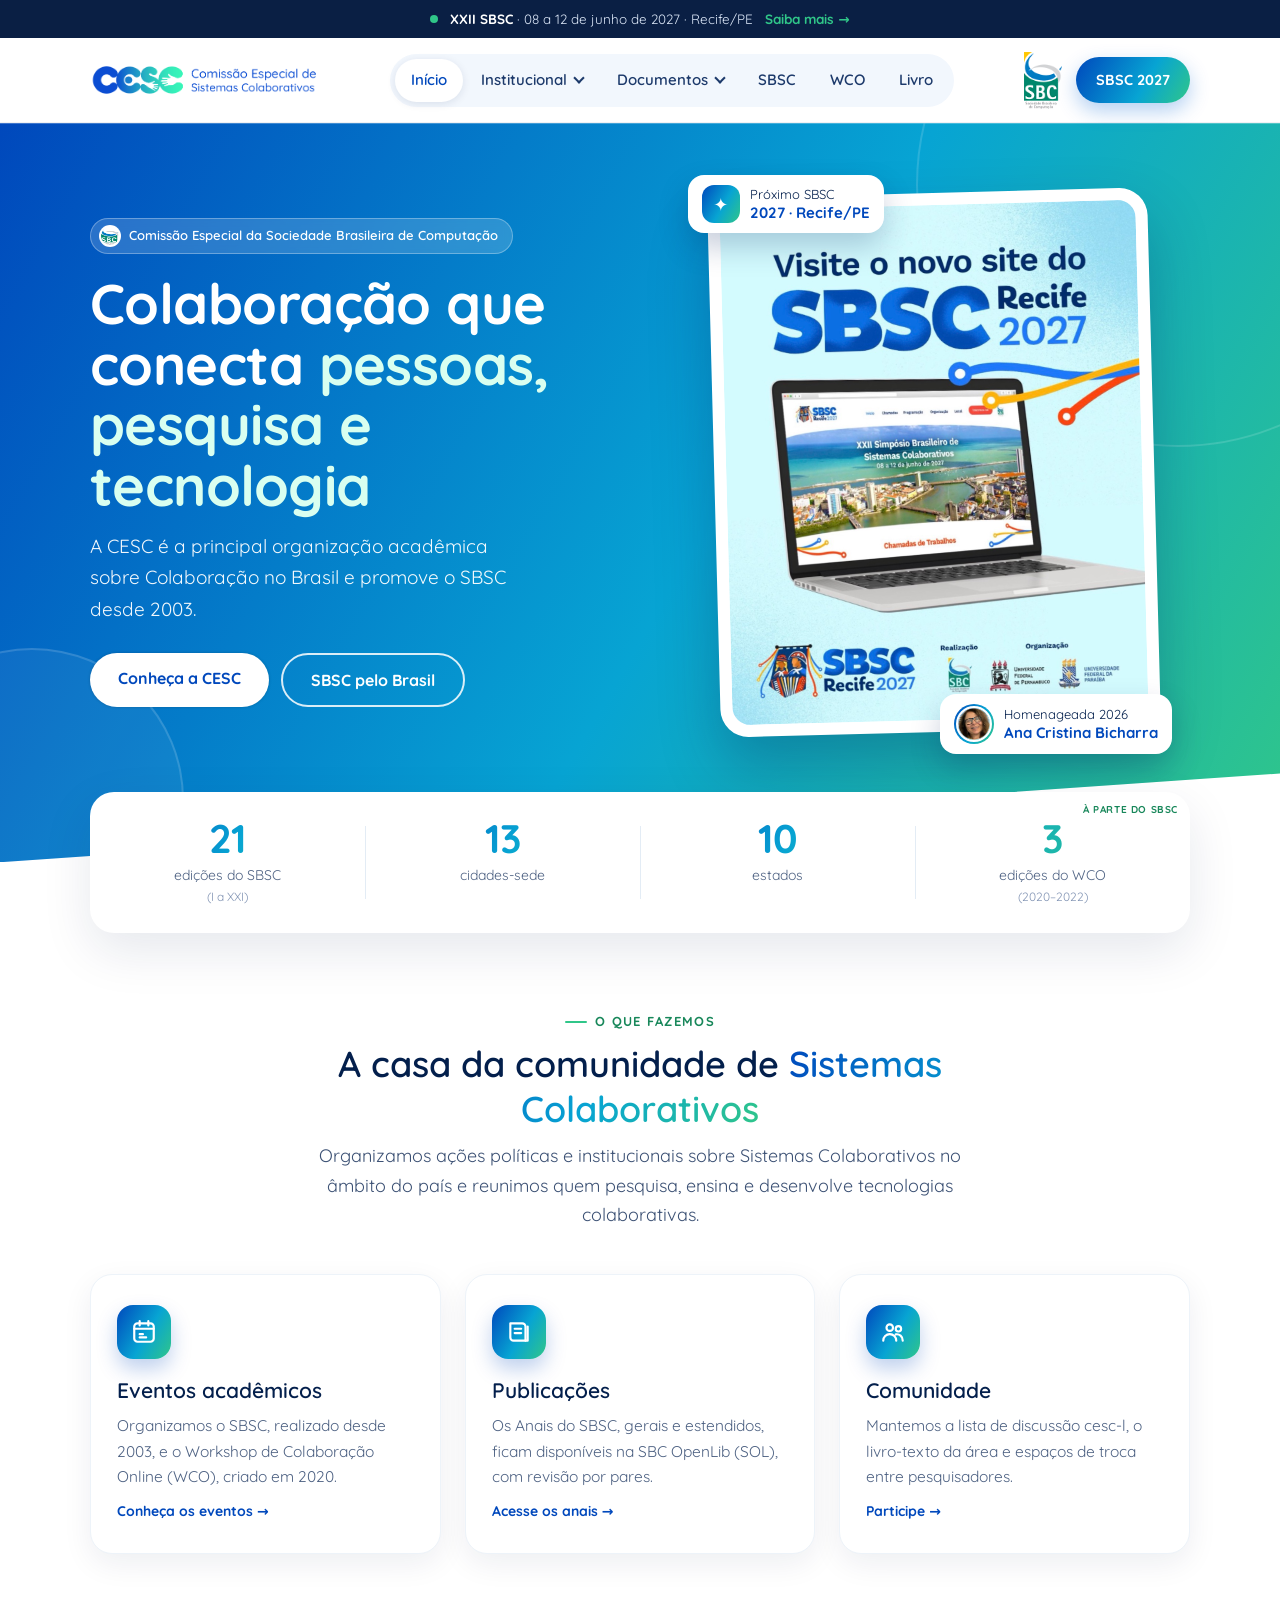
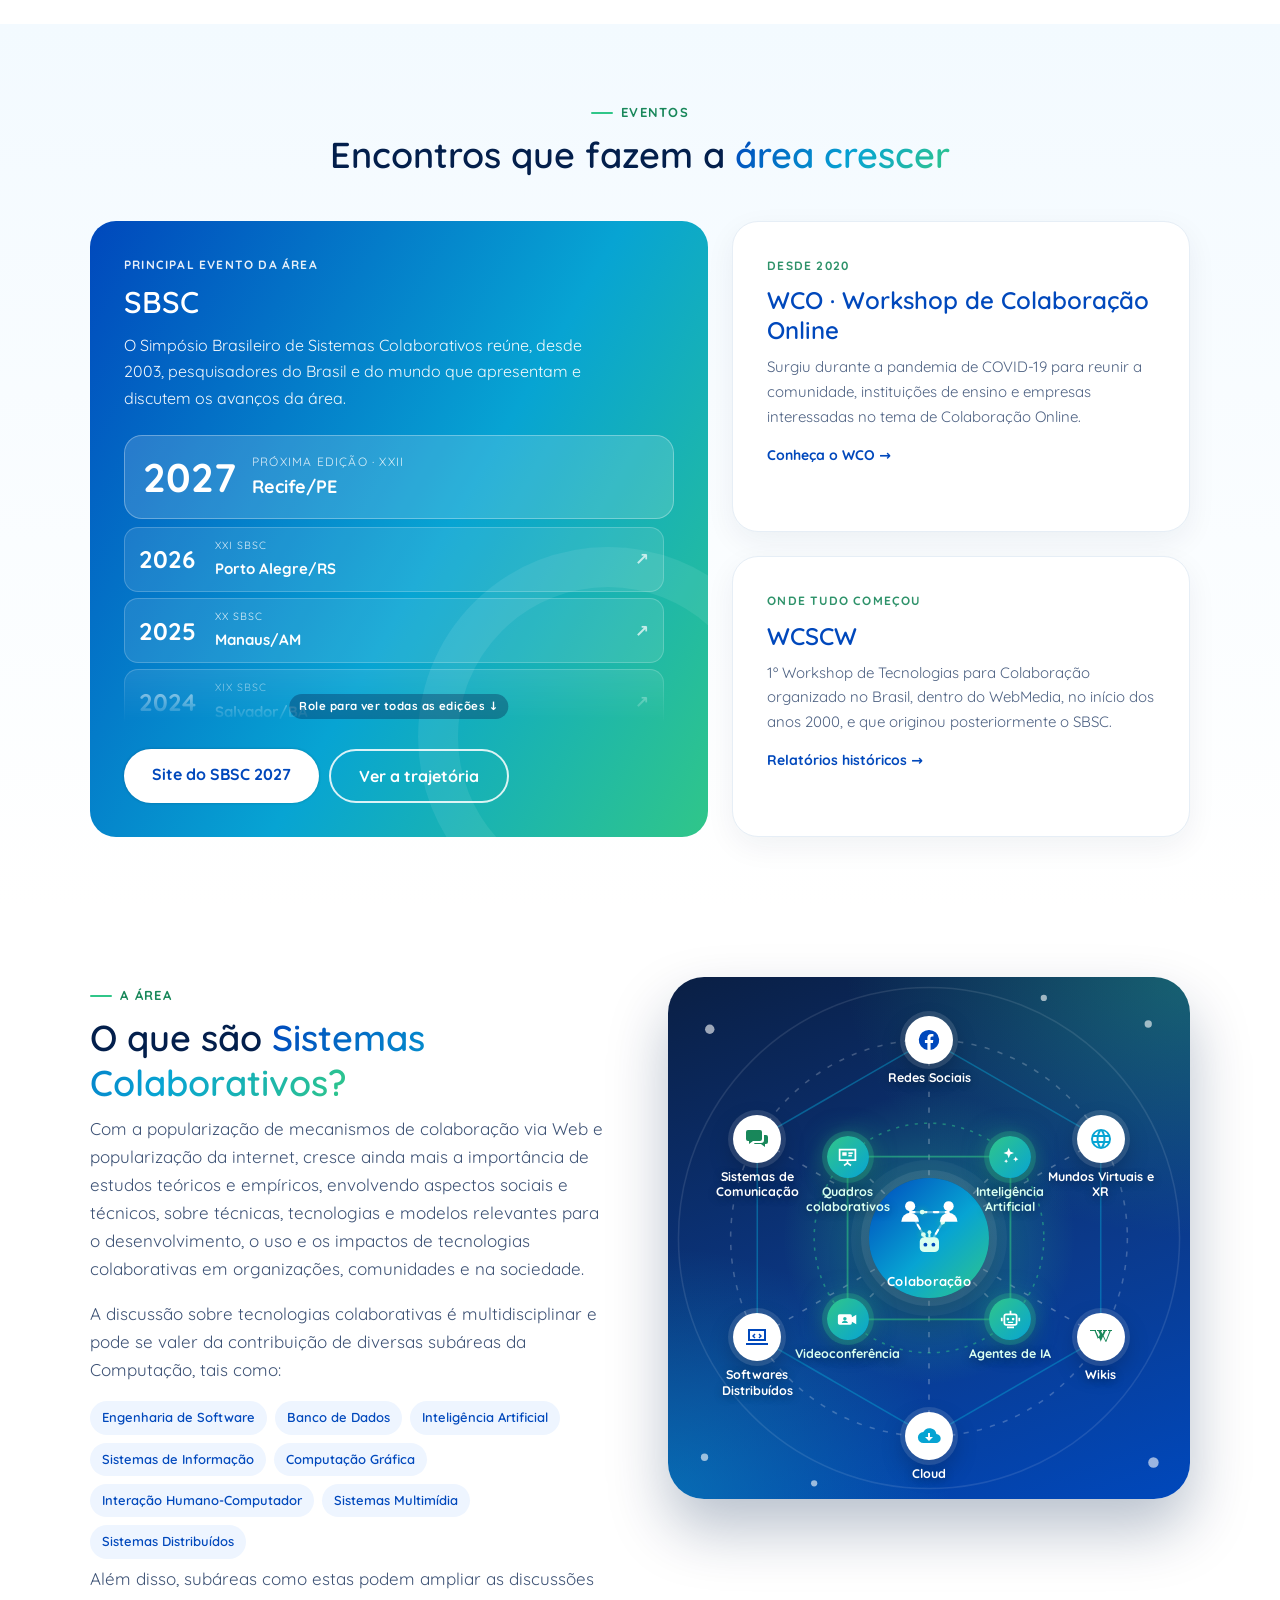
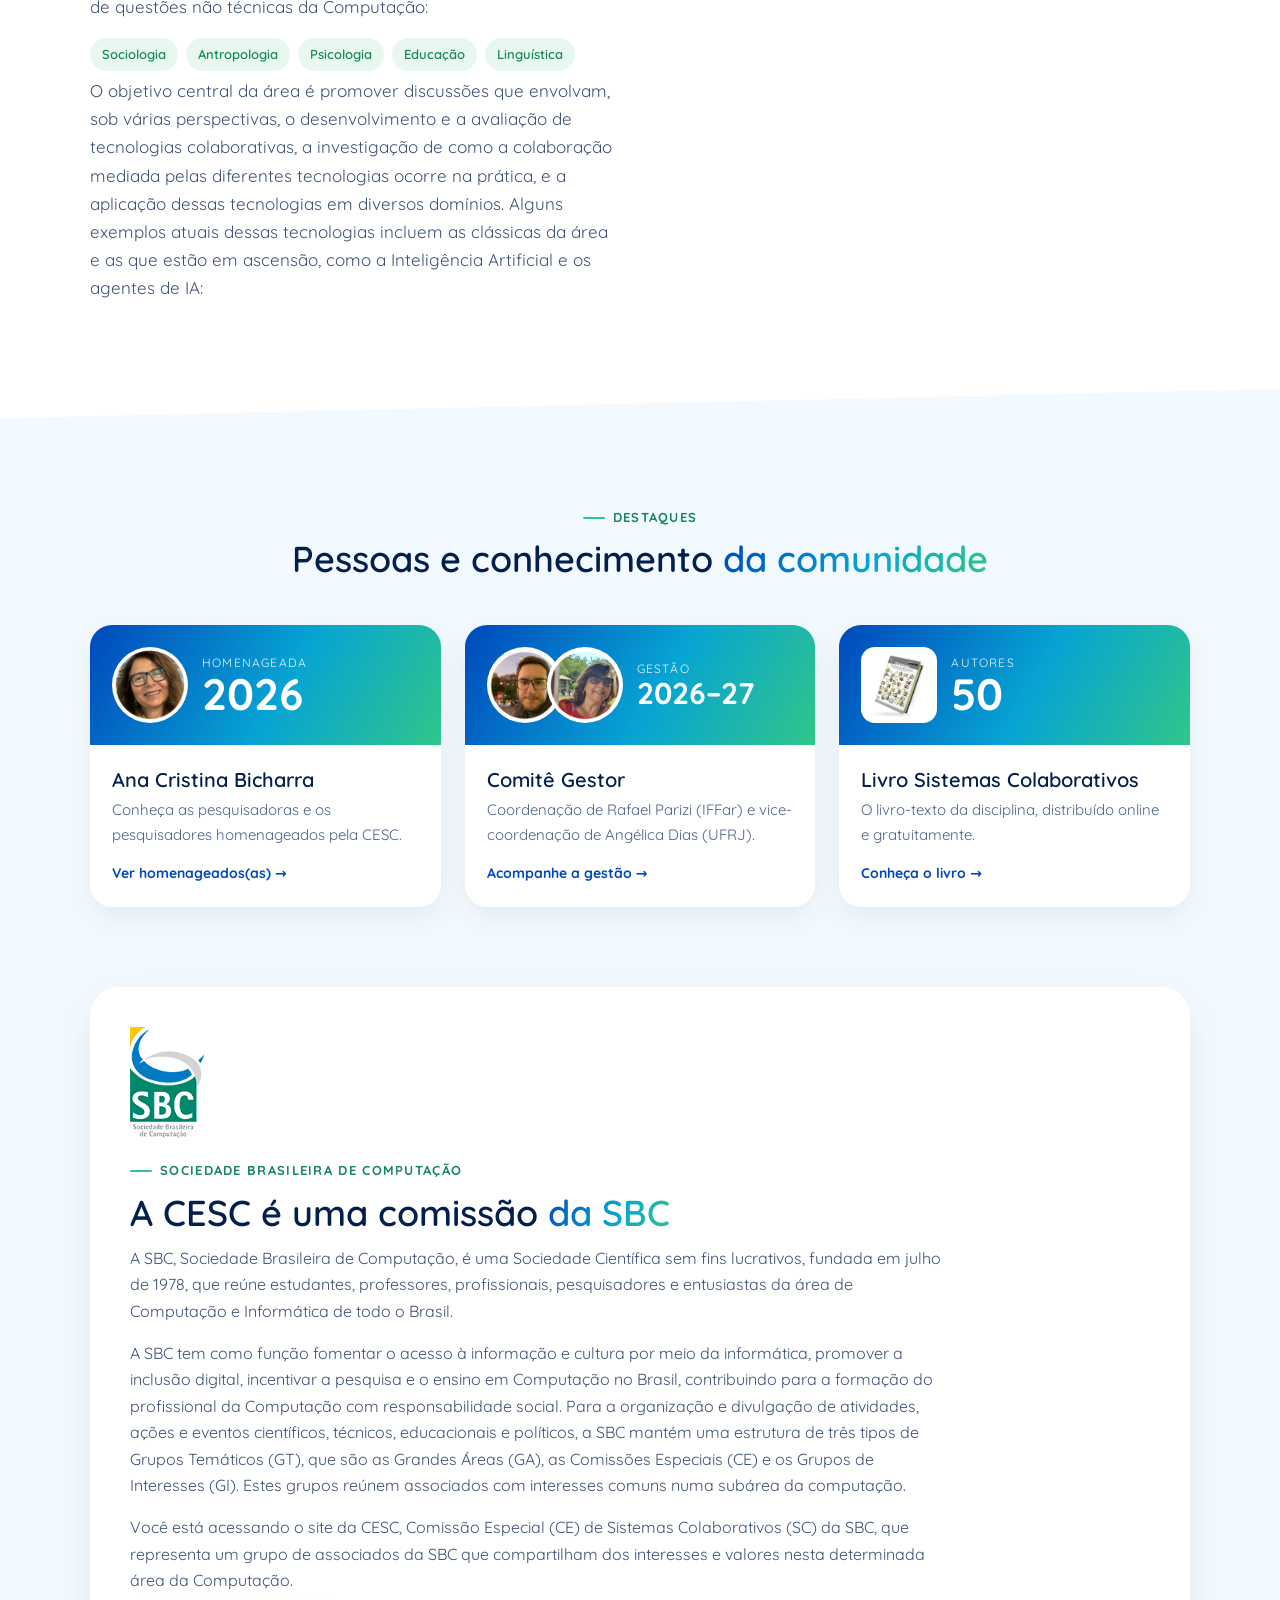
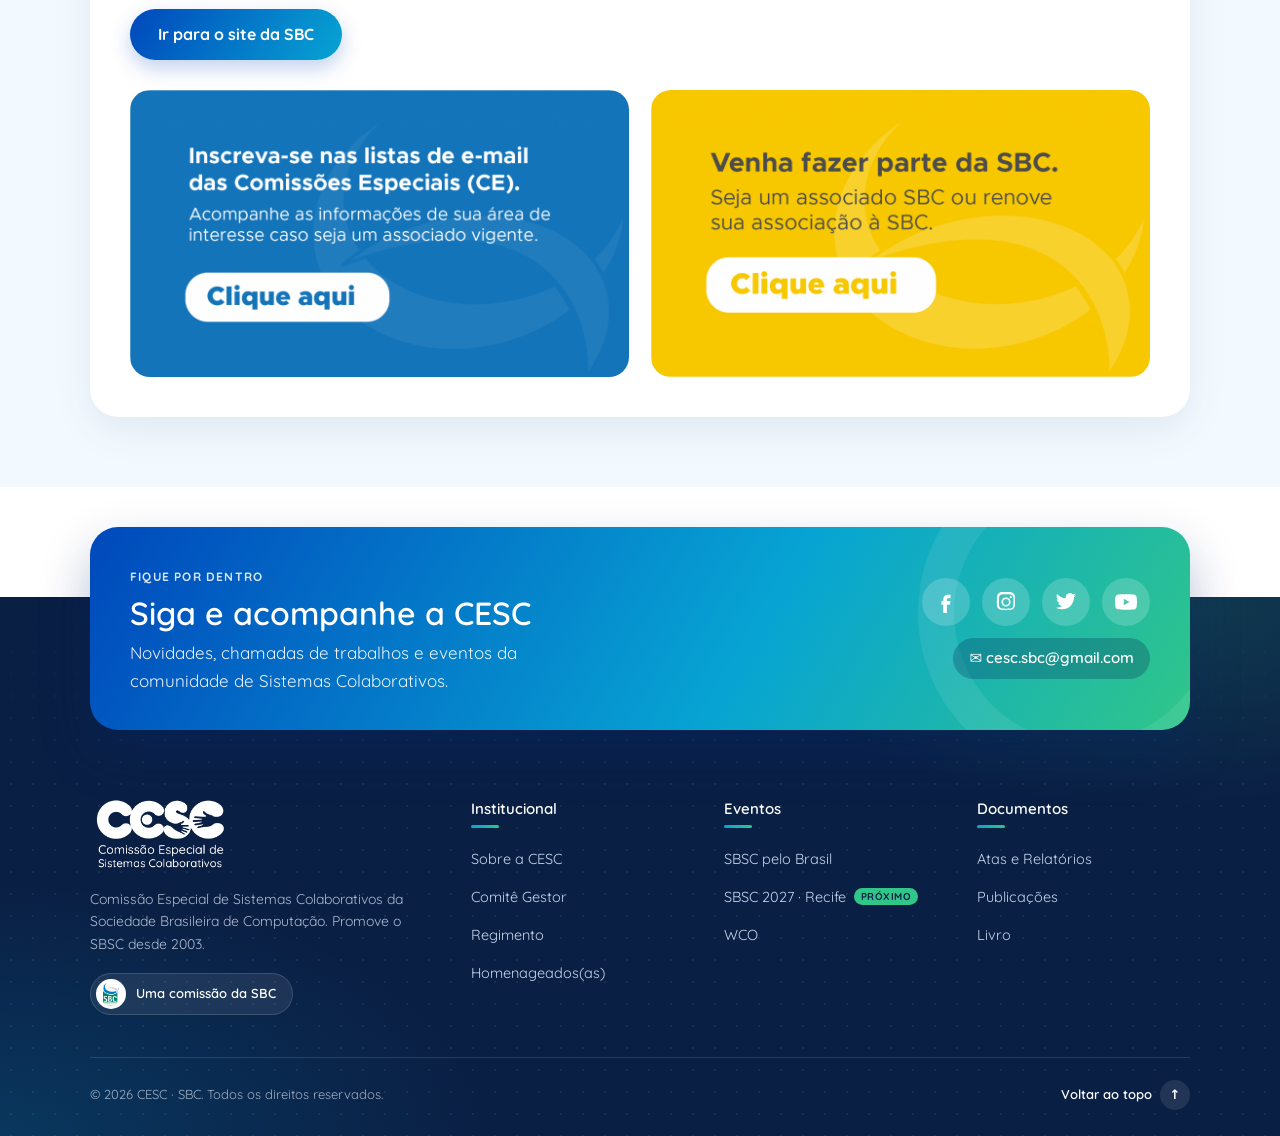
==== index.html @ fc6c10d6 "Site da CESC em HTML puro (v2) Recriação do site da Comissão Especial de Sistemas Colaborativos (SBC" ====
<!DOCTYPE html>
<html lang="pt-BR">
<head>
  <meta charset="UTF-8">
  <meta name="viewport" content="width=device-width, initial-scale=1">
  <title>CESC – Comissão Especial de Sistemas Colaborativos</title>
  <meta name="description" content="Comissão Especial de Sistemas Colaborativos da Sociedade Brasileira de Computação.">
  <link rel="icon" href="img/cropped-favicon-08.png">
  <link rel="preconnect" href="https://fonts.googleapis.com">
  <link rel="preconnect" href="https://fonts.gstatic.com" crossorigin>
  <link href="https://fonts.googleapis.com/css2?family=Quicksand:wght@400;500;600;700&display=swap" rel="stylesheet">
  <link rel="stylesheet" href="css/style.css?v=8">
  <link rel="stylesheet" href="css/v2.css?v=4">
  <link rel="stylesheet" href="css/home-v2.css?v=21">
</head>
<body class="v2">
  <a class="anuncio2" href="https://sbsc.sbc.org.br/2027/" target="_blank" rel="noopener">
    <span class="an-ponto" aria-hidden="true"></span>
    <span><b>XXII SBSC</b> · 08 a 12 de junho de 2027 · Recife/PE</span>
    <span class="an-cta">Saiba mais <span aria-hidden="true">→</span></span>
  </a>
  <header class="topo topo2" id="topo">
    <div class="container">
      <a class="logo" href="index.html"><img src="img/logo-09.png" alt="CESC – Comissão Especial de Sistemas Colaborativos" width="300" height="45"></a>
      <nav aria-label="Menu principal">
        <button class="btn-menu" aria-label="Abrir menu" aria-expanded="false"><span></span><span></span><span></span></button>
        <ul class="menu">
          <li><a href="index.html" class="ativo" aria-current="page">Início</a></li>
          <li class="tem-sub"><a href="comite.html">Institucional</a>
            <ul class="submenu">
              <li><a href="sobre-a-cesc.html"><b>Sobre a CESC</b><small>História e missão da comissão</small></a></li>
              <li><a href="comite.html"><b>Comitê Gestor</b><small>Quem coordena a CESC</small></a></li>
              <li><a href="regimento.html"><b>Regimento</b><small>Normas de funcionamento</small></a></li>
              <li><a href="homenageados.html"><b>Homenageados(as)</b><small>Pesquisadoras de destaque</small></a></li>
            </ul></li>
          <li class="tem-sub"><a href="atas-relatorios.html">Documentos</a>
            <ul class="submenu">
              <li><a href="atas-relatorios.html"><b>Atas e Relatórios</b><small>Reuniões e prestação de contas</small></a></li>
              <li><a href="publicacoes.html"><b>Publicações</b><small>Anais e produções da área</small></a></li>
            </ul></li>
          <li><a href="sbsc.html">SBSC</a></li>
          <li><a href="wco.html">WCO</a></li>
          <li><a href="livro.html">Livro</a></li>
          <li class="menu-cta-mobile"><a href="https://sbsc.sbc.org.br/2027/" target="_blank" rel="noopener">SBSC 2027 · Recife ↗</a></li>
        </ul>
      </nav>
      <div class="t2-direita">
        <a class="t2-sbc" href="https://www.sbc.org.br/" target="_blank" rel="noopener" title="Realização: Sociedade Brasileira de Computação"><img src="img/sbc.png" alt="SBC"></a>
        <a class="t2-cta" href="https://sbsc.sbc.org.br/2027/" target="_blank" rel="noopener">SBSC 2027</a>
      </div>
    </div>
  </header>

  <main class="home2">
    <!-- Abertura -->
    <section class="h2-hero">
      <div class="container">
        <div>
          <span class="selo"><img src="img/sbc.png" alt="">Comissão Especial da Sociedade Brasileira de Computação</span>
          <h1>Colaboração que conecta <span>pessoas, pesquisa e tecnologia</span></h1>
          <p>A CESC é a principal organização acadêmica sobre Colaboração no Brasil e promove o SBSC desde 2003.</p>
          <div class="h2-acoes">
            <a class="btn btn-branco" href="sobre-a-cesc.html">Conheça a CESC</a>
            <a class="btn btn-vazado" href="sbsc.html">SBSC pelo Brasil</a>
          </div>
        </div>
        <div class="h2-arte">
          <a class="painel painel-foto" href="https://sbsc.sbc.org.br/2027/" target="_blank" rel="noopener"><img src="img/IMG_3605.jpg" alt="Divulgação do XXII SBSC, Recife 2027"></a>
          <a class="chip chip-a" href="https://sbsc.sbc.org.br/2027/" target="_blank" rel="noopener">
            <span class="ico" aria-hidden="true">✦</span>
            <span>Próximo SBSC<strong>2027 · Recife/PE</strong></span>
          </a>
          <a class="chip chip-b" href="homenageados.html">
            <span class="mini-foto"><img src="img/ft-07-150x150-1.jpg" alt=""></span>
            <span>Homenageada 2026<strong>Ana Cristina Bicharra</strong></span>
          </a>
        </div>
      </div>
    </section>

    <!-- Números -->
    <section class="h2-numeros">
      <div class="container">
        <div class="numeros revela">
          <div class="numero"><strong>21</strong><span>edições do SBSC <small>(I a XXI)</small></span></div>
          <div class="numero"><strong>13</strong><span>cidades-sede</span></div>
          <div class="numero"><strong>10</strong><span>estados</span></div>
          <div class="numero numero-wco"><strong>3</strong><span>edições do WCO <small>(2020–2022)</small></span></div>
        </div>
      </div>
    </section>

    <!-- O que fazemos -->
    <section class="section">
      <div class="container">
        <div class="cabec-sec revela">
          <span class="rotulo">O que fazemos</span>
          <h2 class="h2-sec">A casa da comunidade de <em>Sistemas Colaborativos</em></h2>
          <p class="lead">Organizamos ações políticas e institucionais sobre Sistemas Colaborativos no âmbito do país e reunimos quem pesquisa, ensina e desenvolve tecnologias colaborativas.</p>
        </div>
        <div class="pilares">
          <a class="pilar revela" href="sbsc.html">
            <span class="ico-g"><svg viewBox="0 0 24 24" aria-hidden="true"><rect x="3" y="4" width="18" height="17" rx="3"/><path d="M3 9h18M8 2v4M16 2v4M8 14h3M8 17h6"/></svg></span>
            <h3>Eventos acadêmicos</h3>
            <p>Organizamos o SBSC, realizado desde 2003, e o Workshop de Colaboração Online (WCO), criado em 2020.</p>
            <span class="mais">Conheça os eventos →</span>
          </a>
          <a class="pilar revela" href="publicacoes.html">
            <span class="ico-g"><svg viewBox="0 0 24 24" aria-hidden="true"><path d="M4 4h11a3 3 0 0 1 3 3v13H7a3 3 0 0 1-3-3z"/><path d="M18 20h2V7M8 9h6M8 13h6"/></svg></span>
            <h3>Publicações</h3>
            <p>Os Anais do SBSC, gerais e estendidos, ficam disponíveis na SBC OpenLib (SOL), com revisão por pares.</p>
            <span class="mais">Acesse os anais →</span>
          </a>
          <a class="pilar revela" href="sobre-a-cesc.html">
            <span class="ico-g"><svg viewBox="0 0 24 24" aria-hidden="true"><circle cx="9" cy="8" r="3"/><circle cx="17" cy="9" r="2.5"/><path d="M3 20c0-3.3 2.7-6 6-6s6 2.7 6 6M14.5 14.2c3.4-.6 6.5 1.8 6.5 5.8"/></svg></span>
            <h3>Comunidade</h3>
            <p>Mantemos a lista de discussão cesc-l, o livro-texto da área e espaços de troca entre pesquisadores.</p>
            <span class="mais">Participe →</span>
          </a>
        </div>
      </div>
    </section>

    <!-- Eventos -->
    <section class="section h2-eventos">
      <div class="container">
        <div class="cabec-sec revela">
          <span class="rotulo">Eventos</span>
          <h2 class="h2-sec">Encontros que fazem a <em>área crescer</em></h2>
        </div>
        <div class="eventos2">
          <article class="evento evento-sbsc revela">
            <span class="tag">Principal evento da área</span>
            <h3>SBSC</h3>
            <p>O Simpósio Brasileiro de Sistemas Colaborativos reúne, desde 2003, pesquisadores do Brasil e do mundo que apresentam e discutem os avanços da área.</p>
            <div class="rolo" aria-label="Edições do SBSC: próxima e anteriores">
              <a class="proxima" href="https://sbsc.sbc.org.br/2027/" target="_blank" rel="noopener">
                <span class="ano">2027</span>
                <span><small>Próxima edição · XXII</small><b>Recife/PE</b></span>
              </a>
              <div class="rolo-janela">
                <span class="rolo-dica" aria-hidden="true">Role para ver todas as edições ↓</span>
              <ol class="rolo-lista" tabindex="0" aria-label="Edições anteriores do SBSC, da mais recente à mais antiga">
                <li><a class="anterior" href="http://sbsc.sbc.org.br/2026/" target="_blank" rel="noopener" aria-label="XXI SBSC, 2026, Porto Alegre/RS: visitar o site"><span class="ano">2026</span><span><small>XXI SBSC</small><b>Porto Alegre/RS</b></span><span class="ir" aria-hidden="true">↗</span></a></li>
                <li><a class="anterior" href="https://sbsc.sbc.org.br/2025/" target="_blank" rel="noopener" aria-label="XX SBSC, 2025, Manaus/AM: visitar o site"><span class="ano">2025</span><span><small>XX SBSC</small><b>Manaus/AM</b></span><span class="ir" aria-hidden="true">↗</span></a></li>
                <li><a class="anterior" href="https://sbsc.sbc.org.br/2024/" target="_blank" rel="noopener" aria-label="XIX SBSC, 2024, Salvador/BA: visitar o site"><span class="ano">2024</span><span><small>XIX SBSC</small><b>Salvador/BA</b></span><span class="ir" aria-hidden="true">↗</span></a></li>
                <li><a class="anterior" href="http://sbsc.sbc.org.br/2023/" target="_blank" rel="noopener" aria-label="XVIII SBSC, 2023, Rio de Janeiro/RJ: visitar o site"><span class="ano">2023</span><span><small>XVIII SBSC</small><b>Rio de Janeiro/RJ</b></span><span class="ir" aria-hidden="true">↗</span></a></li>
                <li><a class="anterior" href="http://www.sbsc2022.nce.ufrj.br/" target="_blank" rel="noopener" aria-label="XVII SBSC, 2022, Online: visitar o site"><span class="ano">2022</span><span><small>XVII SBSC</small><b>Online</b></span><span class="ir" aria-hidden="true">↗</span></a></li>
                <li><a class="anterior" href="https://sbsc2021.uniriotec.br/" target="_blank" rel="noopener" aria-label="XVI SBSC, 2021, Online: visitar o site"><span class="ano">2021</span><span><small>XVI SBSC</small><b>Online</b></span><span class="ir" aria-hidden="true">↗</span></a></li>
                <li><a class="anterior" href="http://www.wco2020.nce.ufrj.br/" target="_blank" rel="noopener" aria-label="WCO 2020, 2020, Online: visitar o site"><span class="ano">2020</span><span><small>WCO 2020</small><b>Online</b></span><span class="ir" aria-hidden="true">↗</span></a></li>
                <li><a class="anterior" href="https://sites.google.com/ppgi.ufrj.br/sbsc-2019" target="_blank" rel="noopener" aria-label="XV SBSC, 2019, Rio de Janeiro/RJ: visitar o site"><span class="ano">2019</span><span><small>XV SBSC</small><b>Rio de Janeiro/RJ</b></span><span class="ir" aria-hidden="true">↗</span></a></li>
                <li><span class="anterior"><span class="ano">2018</span><span><small>Trilha no IHC 2018</small><b>Belém/PA</b></span></span></li>
                <li><a class="anterior" href="http://csbc2017.mackenzie.br/eventos/14-sbsc" target="_blank" rel="noopener" aria-label="XIV SBSC, 2017, São Paulo/SP: visitar o site"><span class="ano">2017</span><span><small>XIV SBSC</small><b>São Paulo/SP</b></span><span class="ir" aria-hidden="true">↗</span></a></li>
                <li><a class="anterior" href="https://csbc2016.wixsite.com/home" target="_blank" rel="noopener" aria-label="XIII SBSC, 2016, Porto Alegre/RS: visitar o site"><span class="ano">2016</span><span><small>XIII SBSC</small><b>Porto Alegre/RS</b></span><span class="ir" aria-hidden="true">↗</span></a></li>
                <li><a class="anterior" href="http://ihc2015.unifacs.br/index.php/pt-BR/" target="_blank" rel="noopener" aria-label="XII SBSC, 2015, Salvador/BA: visitar o site"><span class="ano">2015</span><span><small>XII SBSC</small><b>Salvador/BA</b></span><span class="ir" aria-hidden="true">↗</span></a></li>
                <li><a class="anterior" href="http://www.inf.ufpr.br/sbbd-sbsc2014/sbsc/index.htm" target="_blank" rel="noopener" aria-label="XI SBSC, 2014, Curitiba/PR: visitar o site"><span class="ano">2014</span><span><small>XI SBSC</small><b>Curitiba/PR</b></span><span class="ir" aria-hidden="true">↗</span></a></li>
                <li><span class="anterior"><span class="ano">2013</span><span><small>X SBSC</small><b>Manaus/AM</b></span></span></li>
                <li><a class="anterior" href="http://sws2012.ime.usp.br/sbsc/" target="_blank" rel="noopener" aria-label="IX SBSC, 2012, São Paulo/SP: visitar o site"><span class="ano">2012</span><span><small>IX SBSC</small><b>São Paulo/SP</b></span><span class="ir" aria-hidden="true">↗</span></a></li>
                <li><a class="anterior" href="https://www.addlabs.uff.br/sbsc_site/" target="_blank" rel="noopener" aria-label="VIII SBSC, 2011, Paraty/RJ: visitar o site"><span class="ano">2011</span><span><small>VIII SBSC</small><b>Paraty/RJ</b></span><span class="ir" aria-hidden="true">↗</span></a></li>
                <li><a class="anterior" href="https://www.ufmg.br/swib?p=123" target="_blank" rel="noopener" aria-label="VII SBSC, 2010, Belo Horizonte/MG: visitar o site"><span class="ano">2010</span><span><small>VII SBSC</small><b>Belo Horizonte/MG</b></span><span class="ir" aria-hidden="true">↗</span></a></li>
                <li><span class="anterior"><span class="ano">2009</span><span><small>VI SBSC</small><b>Fortaleza/CE</b></span></span></li>
                <li><span class="anterior"><span class="ano">2008</span><span><small>V SBSC</small><b>Vila Velha/ES</b></span></span></li>
                <li><span class="anterior"><span class="ano">2007</span><span><small>IV SBSC</small><b>Rio de Janeiro/RJ</b></span></span></li>
                <li><span class="anterior"><span class="ano">2006</span><span><small>III SBSC</small><b>Natal/RN</b></span></span></li>
                <li><span class="anterior"><span class="ano">2005</span><span><small>II WCSCW</small><b>Juiz de Fora/MG</b></span></span></li>
                <li><span class="anterior"><span class="ano">2004</span><span><small>I WCSCW</small><b>Ribeirão Preto/SP</b></span></span></li>
                <li><span class="anterior"><span class="ano">2003</span><span><small>Trilha de CSCW</small><b>Salvador/BA</b></span></span></li>
              </ol>
              </div>
            </div>
            <div class="acoes">
              <a class="btn btn-branco" href="https://sbsc.sbc.org.br/2027/" target="_blank" rel="noopener">Site do SBSC 2027</a>
              <a class="btn btn-vazado" href="sbsc.html">Ver a trajetória</a>
            </div>
          </article>
          <article class="evento evento-claro revela">
            <span class="tag">Desde 2020</span>
            <h3>WCO · Workshop de Colaboração Online</h3>
            <p>Surgiu durante a pandemia de COVID-19 para reunir a comunidade, instituições de ensino e empresas interessadas no tema de Colaboração Online.</p>
            <a class="mais" href="wco.html">Conheça o WCO →</a>
          </article>
          <article class="evento evento-claro revela">
            <span class="tag">Onde tudo começou</span>
            <h3>WCSCW</h3>
            <p>1º Workshop de Tecnologias para Colaboração organizado no Brasil, dentro do WebMedia, no início dos anos 2000, e que originou posteriormente o SBSC.</p>
            <a class="mais" href="atas-relatorios.html">Relatórios históricos →</a>
          </article>
        </div>
      </div>
    </section>

    <!-- Sistemas Colaborativos -->
    <section class="section">
      <div class="container sc-grid">
        <div class="revela">
          <span class="rotulo">A área</span>
          <h2 class="h2-sec">O que são <em>Sistemas Colaborativos?</em></h2>
          <p>Com a popularização de mecanismos de colaboração via Web e popularização da internet, cresce ainda mais a importância de estudos teóricos e empíricos, envolvendo aspectos sociais e técnicos, sobre técnicas, tecnologias e modelos relevantes para o desenvolvimento, o uso e os impactos de tecnologias colaborativas em organizações, comunidades e na sociedade.</p>
          <p>A discussão sobre tecnologias colaborativas é multidisciplinar e pode se valer da contribuição de diversas subáreas da Computação, tais como:</p>
          <div class="areas"><span>Engenharia de Software</span><span>Banco de Dados</span><span>Inteligência Artificial</span><span>Sistemas de Informação</span><span>Computação Gráfica</span><span>Interação Humano-Computador</span><span>Sistemas Multimídia</span><span>Sistemas Distribuídos</span></div>
          <p>Além disso, subáreas como estas podem ampliar as discussões de questões não técnicas da Computação:</p>
          <div class="areas humanas"><span>Sociologia</span><span>Antropologia</span><span>Psicologia</span><span>Educação</span><span>Linguística</span></div>
          <p>O objetivo central da área é promover discussões que envolvam, sob várias perspectivas, o desenvolvimento e a avaliação de tecnologias colaborativas, a investigação de como a colaboração mediada pelas diferentes tecnologias ocorre na prática, e a aplicação dessas tecnologias em diversos domínios. Alguns exemplos atuais dessas tecnologias incluem as clássicas da área e as que estão em ascensão, como a Inteligência Artificial e os agentes de IA:</p>
        </div>
        <div class="revela">
          <figure class="orbita2">
            <figcaption class="o2-titulo"><span class="o2-ponto" aria-hidden="true"></span>Tecnologias colaborativas</figcaption>
            <svg class="o2-fundo" viewBox="0 0 100 100" aria-hidden="true">
              <defs><radialGradient id="o2halo"><stop offset="0" stop-color="#30c689" stop-opacity=".45"/><stop offset="1" stop-color="#30c689" stop-opacity="0"/></radialGradient></defs>
              <circle cx="50" cy="50" r="28" fill="url(#o2halo)"/>
              <circle class="o2-orb" cx="50" cy="50" r="38"/>
              <circle class="o2-orb o2-orb2" cx="50" cy="50" r="48"/>
              <circle class="o2-orb o2-orb3" cx="50" cy="50" r="22"/>
              <g class="o2-raios"><line x1="50" y1="50" x2="50.0" y2="12.0"/><line x1="50" y1="50" x2="82.9" y2="31.0"/><line x1="50" y1="50" x2="82.9" y2="69.0"/><line x1="50" y1="50" x2="50.0" y2="88.0"/><line x1="50" y1="50" x2="17.1" y2="69.0"/><line x1="50" y1="50" x2="17.1" y2="31.0"/><line x1="50" y1="50" x2="65.6" y2="34.4"/><line x1="50" y1="50" x2="65.6" y2="65.6"/><line x1="50" y1="50" x2="34.4" y2="65.6"/><line x1="50" y1="50" x2="34.4" y2="34.4"/></g>
              <g class="o2-anel"><line x1="50.0" y1="12.0" x2="82.9" y2="31.0"/><line x1="82.9" y1="31.0" x2="82.9" y2="69.0"/><line x1="82.9" y1="69.0" x2="50.0" y2="88.0"/><line x1="50.0" y1="88.0" x2="17.1" y2="69.0"/><line x1="17.1" y1="69.0" x2="17.1" y2="31.0"/><line x1="17.1" y1="31.0" x2="50.0" y2="12.0"/></g>
              <g class="o2-anel o2-anel-in"><line x1="65.6" y1="34.4" x2="65.6" y2="65.6"/><line x1="65.6" y1="65.6" x2="34.4" y2="65.6"/><line x1="34.4" y1="65.6" x2="34.4" y2="34.4"/><line x1="34.4" y1="34.4" x2="65.6" y2="34.4"/></g>
              <g class="o2-brilhos"><circle cx="8" cy="10" r=".9"/><circle cx="92" cy="9" r=".7"/><circle cx="93" cy="93" r="1"/><circle cx="7" cy="92" r=".7"/><circle cx="72" cy="4" r=".6"/><circle cx="28" cy="97" r=".6"/></g>
            </svg>
            <div class="o2-centro" role="img" aria-label="Pessoas e máquinas cooperando, conectadas por uma rede">
              <svg class="o2-coop" viewBox="0 0 60 60" aria-hidden="true">
                <path id="o2bb" class="bb" d="M17 19 L43 19 L30 41 Z"/>
                <path class="bb bb-flui" d="M17 19 L43 19 L30 41 Z"/>
                <g class="o2-pulso">
                  <circle r="1.6"><animateMotion dur="3s" repeatCount="indefinite"><mpath href="#o2bb"/></animateMotion></circle>
                  <circle r="1.6"><animateMotion dur="3s" begin="-1s" repeatCount="indefinite"><mpath href="#o2bb"/></animateMotion></circle>
                  <circle r="1.6"><animateMotion dur="3s" begin="-2s" repeatCount="indefinite"><mpath href="#o2bb"/></animateMotion></circle>
                </g>
                <g class="p p1"><circle cx="17" cy="15" r="3.4"/><path d="M11 25.5a6 6 0 0 1 12 0z"/></g>
                <g class="p p2"><circle cx="43" cy="15" r="3.4"/><path d="M37 25.5a6 6 0 0 1 12 0z"/></g>
                <g class="m"><line x1="30" y1="33.5" x2="30" y2="36"/><circle cx="30" cy="32.6" r="1.3"/><rect x="23.5" y="36" width="13" height="10" rx="3"/><circle class="olho" cx="27.3" cy="41" r="1.3"/><circle class="olho" cx="32.7" cy="41" r="1.3"/></g>
              </svg>
              <span>Colaboração</span>
            </div>
            <ul class="o2-nos" aria-label="Em ascensão">
              <li class="no no-novo" style="--x:65.6%;--y:34.4%;--d:0.00s"><span class="no-ico"><svg viewBox="0 0 24 24"><path d="M10 2l1.6 4.4L16 8l-4.4 1.6L10 14l-1.6-4.4L4 8l4.4-1.6zM18 12l.9 2.1L21 15l-2.1.9L18 18l-.9-2.1L15 15l2.1-.9zM7 15l.7 1.6 1.6.7-1.6.7L7 19.6l-.7-1.6-1.6-.7 1.6-.7z"/></svg></span><span class="no-txt">Inteligência Artificial</span></li>
              <li class="no no-novo" style="--x:65.6%;--y:65.6%;--d:0.35s"><span class="no-ico"><svg viewBox="0 0 24 24"><path d="M11 2h2v3h4a3 3 0 0 1 3 3v8a3 3 0 0 1-3 3H7a3 3 0 0 1-3-3V8a3 3 0 0 1 3-3h4zM7 7a1 1 0 0 0-1 1v8a1 1 0 0 0 1 1h10a1 1 0 0 0 1-1V8a1 1 0 0 0-1-1zm2 3a1.5 1.5 0 1 1 0 3 1.5 1.5 0 0 1 0-3zm6 0a1.5 1.5 0 1 1 0 3 1.5 1.5 0 0 1 0-3zM9 14.5h6V16H9zM1 10h2v4H1zm20 0h2v4h-2zM8 20h8v2H8z"/></svg></span><span class="no-txt">Agentes de IA</span></li>
              <li class="no no-novo" style="--x:34.4%;--y:65.6%;--d:0.70s"><span class="no-ico"><svg viewBox="0 0 24 24"><path d="M3 6h12a2 2 0 0 1 2 2v1.5l5-3v11l-5-3V16a2 2 0 0 1-2 2H3a2 2 0 0 1-2-2V8a2 2 0 0 1 2-2zm6 3a2 2 0 1 0 0 4 2 2 0 0 0 0-4zm-3.5 7h7c-.4-1.6-1.8-2.5-3.5-2.5S5.9 14.4 5.5 16z"/></svg></span><span class="no-txt">Videoconferência</span></li>
              <li class="no no-novo" style="--x:34.4%;--y:34.4%;--d:1.05s"><span class="no-ico"><svg viewBox="0 0 24 24"><path d="M2 3h20v14H13v2.2l3.5 2.3-1 1.5L12 20.7 8.5 23l-1-1.5L11 19.2V17H2zm2 2v10h16V5zm2 2h5v4H6zm7 0h5v2h-5zm0 3h4v2h-4z"/></svg></span><span class="no-txt">Quadros colaborativos</span></li>
            </ul>
            <ul class="o2-nos" aria-label="Clássicas da área">
              <li class="no " style="--x:50.0%;--y:12.0%;--d:0.20s"><span class="no-ico"><svg viewBox="0 0 24 24"><path d="M12 2a10 10 0 0 0-1.6 19.9V14.9H7.9V12h2.5V9.8c0-2.5 1.5-3.9 3.8-3.9 1.1 0 2.2.2 2.2.2v2.5h-1.3c-1.2 0-1.6.8-1.6 1.6V12h2.8l-.4 2.9h-2.3v7A10 10 0 0 0 12 2z"/></svg></span><span class="no-txt">Redes Sociais</span></li>
              <li class="no " style="--x:82.9%;--y:31.0%;--d:0.55s"><span class="no-ico"><svg viewBox="0 0 24 24"><path d="M12 2a10 10 0 1 0 0 20 10 10 0 0 0 0-20zm6.9 6h-3a15 15 0 0 0-1.4-3.9A8 8 0 0 1 18.9 8zM12 4c.8 1.2 1.5 2.5 1.9 4h-3.8c.4-1.5 1.1-2.8 1.9-4zM4.3 14a8 8 0 0 1 0-4h3.4a16 16 0 0 0 0 4zm.8 2h3a15 15 0 0 0 1.4 3.9A8 8 0 0 1 5.1 16zm3-8h-3a8 8 0 0 1 4.4-3.9C8.9 5.3 8.4 6.6 8.1 8zM12 20c-.8-1.2-1.5-2.5-1.9-4h3.8c-.4 1.5-1.1 2.8-1.9 4zm2.3-6H9.7a14 14 0 0 1 0-4h4.6a14 14 0 0 1 0 4zm.3 5.9c.6-1.2 1.1-2.5 1.4-3.9h3a8 8 0 0 1-4.4 3.9zm1.7-5.9a16 16 0 0 0 0-4h3.4a8 8 0 0 1 0 4z"/></svg></span><span class="no-txt">Mundos Virtuais e XR</span></li>
              <li class="no " style="--x:82.9%;--y:69.0%;--d:0.90s"><span class="no-ico"><svg viewBox="0 0 24 24"><path d="M1 5h6v1H5.6l3.3 8 2-4.6L9.2 6H8V5h5v1h-1l1.4 3 1.4-3H14V5h4v1h-1.2l-2.2 4.8 2.3 4.6L20.5 6H19V5h4v1h-1.3l-4.5 11h-.5l-2.7-5.6-2.5 5.6H12L6.9 6H1z"/></svg></span><span class="no-txt">Wikis</span></li>
              <li class="no " style="--x:50.0%;--y:88.0%;--d:1.25s"><span class="no-ico"><svg viewBox="0 0 24 24"><path d="M19.4 10A7 7 0 0 0 6.3 8 5.5 5.5 0 0 0 6.5 19h12.5a4.5 4.5 0 0 0 .4-9zM12 17l-4-4h3V9h2v4h3z"/></svg></span><span class="no-txt">Cloud</span></li>
              <li class="no " style="--x:17.1%;--y:69.0%;--d:1.60s"><span class="no-ico"><svg viewBox="0 0 24 24"><path d="M3 4h18v12H3zm2 2v8h14V6zM1 18h22v2H1zm8.5-9.5L7 11l2.5 2.5 1-1L9 11l1.5-1.5zm5 0-1 1L15 11l-1.5 1.5 1 1L17 11z"/></svg></span><span class="no-txt">Softwares Distribuídos</span></li>
              <li class="no " style="--x:17.1%;--y:31.0%;--d:1.95s"><span class="no-ico"><svg viewBox="0 0 24 24"><path d="M15 3H3a2 2 0 0 0-2 2v7a2 2 0 0 0 2 2h1v3l4-3h7a2 2 0 0 0 2-2V5a2 2 0 0 0-2-2zm6 5h-2v5a3 3 0 0 1-3 3H9.5l-.6.5A2 2 0 0 0 10 17h6l4 3v-3h1a2 2 0 0 0 2-2v-5a2 2 0 0 0-2-2z"/></svg></span><span class="no-txt">Sistemas de Comunicação</span></li>
            </ul>
          </figure>
        </div>
      </div>
    </section>

    <!-- Destaques -->
    <section class="section h2-destaques">
      <div class="container">
        <div class="cabec-sec revela">
          <span class="rotulo">Destaques</span>
          <h2 class="h2-sec">Pessoas e conhecimento <em>da comunidade</em></h2>
        </div>
        <div class="destaques">
          <a class="destaque revela" href="homenageados.html">
            <div class="topo-d">
              <span class="anel"><img src="img/ft-07-150x150-1.jpg" alt="Foto de Ana Cristina Bicharra"></span>
              <span><small>Homenageada</small><span class="grande">2026</span></span>
            </div>
            <div class="corpo-d">
              <h3>Ana Cristina Bicharra</h3>
              <p>Conheça as pesquisadoras e os pesquisadores homenageados pela CESC.</p>
              <span class="mais">Ver homenageados(as) →</span>
            </div>
          </a>
          <a class="destaque revela" href="comite.html">
            <div class="topo-d">
              <span class="duplas"><span class="anel"><img src="img/ft-12.jpg" alt="Foto de Rafael Parizi"></span><span class="anel"><img src="img/ft-ange.png" alt="Foto de Angélica Dias"></span></span>
              <span><small>Gestão</small><span class="grande" style="font-size:30px">2026–27</span></span>
            </div>
            <div class="corpo-d">
              <h3>Comitê Gestor</h3>
              <p>Coordenação de Rafael Parizi (IFFar) e vice-coordenação de Angélica Dias (UFRJ).</p>
              <span class="mais">Acompanhe a gestão →</span>
            </div>
          </a>
          <a class="destaque revela" href="livro.html">
            <div class="topo-d">
              <span class="anel" style="border-radius:14px"><img src="img/livro-20.png" alt="Capa do livro Sistemas Colaborativos" style="border-radius:12px;object-fit:contain;background:#fff"></span>
              <span><small>Autores</small><span class="grande">50</span></span>
            </div>
            <div class="corpo-d">
              <h3>Livro Sistemas Colaborativos</h3>
              <p>O livro-texto da disciplina, distribuído online e gratuitamente.</p>
              <span class="mais">Conheça o livro →</span>
            </div>
          </a>
        </div>
      </div>
    </section>

    <!-- SBC -->
    <section class="section h2-sbc">
      <div class="container">
        <div class="sbc-box revela">
          <div>
            <img class="logo-sbc" src="img/sbc.png" alt="SBC – Sociedade Brasileira de Computação">
            <span class="rotulo">Sociedade Brasileira de Computação</span>
            <h2 class="h2-sec">A CESC é uma comissão <em>da SBC</em></h2>
            <p>A SBC, Sociedade Brasileira de Computação, é uma Sociedade Científica sem fins lucrativos, fundada em julho de 1978, que reúne estudantes, professores, profissionais, pesquisadores e entusiastas da área de Computação e Informática de todo o Brasil.</p>
            <p>A SBC tem como função fomentar o acesso à informação e cultura por meio da informática, promover a inclusão digital, incentivar a pesquisa e o ensino em Computação no Brasil, contribuindo para a formação do profissional da Computação com responsabilidade social. Para a organização e divulgação de atividades, ações e eventos científicos, técnicos, educacionais e políticos, a SBC mantém uma estrutura de três tipos de Grupos Temáticos (GT), que são as Grandes Áreas (GA), as Comissões Especiais (CE) e os Grupos de Interesses (GI). Estes grupos reúnem associados com interesses comuns numa subárea da computação.</p>
            <p>Você está acessando o site da CESC, Comissão Especial (CE) de Sistemas Colaborativos (SC) da SBC, que representa um grupo de associados da SBC que compartilham dos interesses e valores nesta determinada área da Computação.</p>
            <a class="btn btn-azul" href="https://www.sbc.org.br/" target="_blank" rel="noopener">Ir para o site da SBC</a>
          </div>
          <div class="banners">
            <a href="https://www.sbc.org.br/403-comissoes-especiais" target="_blank" rel="noopener"><img src="img/divulg-sbc-01-1024x590-1.png" alt="Inscreva-se nas listas de e-mail das Comissões Especiais (CE). Clique aqui" loading="lazy"></a>
            <a href="https://centraldesistemas.sbc.org.br/mom" target="_blank" rel="noopener"><img src="img/divulg-sbc-02-1024x590-1.png" alt="Venha fazer parte da SBC. Seja um associado SBC ou renove sua associação. Clique aqui" loading="lazy"></a>
          </div>
        </div>
      </div>
    </section>

    <!-- Redes -->
  </main>

  <footer class="rodape2">
    <div class="container">
      <div class="r2-cta">
        <div>
          <span class="r2-rotulo">Fique por dentro</span>
          <h2>Siga e acompanhe a CESC</h2>
          <p>Novidades, chamadas de trabalhos e eventos da comunidade de Sistemas Colaborativos.</p>
        </div>
        <div class="r2-cta-acoes">
          <div class="redes"><a class="r-facebook" href="https://www.facebook.com/CESCSBC" target="_blank" rel="noopener" aria-label="Facebook"><svg viewBox="0 0 24 24"><path d="M14 8h3V4h-3c-2.8 0-5 2.2-5 5v2H7v4h2v9h4v-9h3l1-4h-4V9c0-.6.4-1 1-1z"/></svg></a><a class="r-instagram" href="https://www.instagram.com/sbc_cesc/" target="_blank" rel="noopener" aria-label="Instagram"><svg viewBox="0 0 24 24"><path d="M12 7a5 5 0 1 0 0 10 5 5 0 0 0 0-10zm0 8.2a3.2 3.2 0 1 1 0-6.4 3.2 3.2 0 0 1 0 6.4zM17.3 5.5a1.2 1.2 0 1 0 0 2.4 1.2 1.2 0 0 0 0-2.4zM21.9 7.1c-.1-1.6-.4-3-1.6-4.2S17.6 1.3 16 1.2C14.3 1.1 9.7 1.1 8 1.2c-1.6.1-3 .4-4.2 1.6S2.2 5.5 2.1 7.1C2 8.8 2 13.3 2.1 15c.1 1.6.4 3 1.6 4.2s2.6 1.5 4.2 1.6c1.7.1 6.3.1 8 0 1.6-.1 3-.4 4.2-1.6s1.5-2.6 1.6-4.2c.1-1.7.1-6.2.1-7.9zm-2.2 10a3.2 3.2 0 0 1-1.8 1.8c-1.3.5-4.3.4-5.7.4s-4.4.1-5.7-.4A3.2 3.2 0 0 1 4.7 17c-.5-1.3-.4-4.3-.4-5.7s-.1-4.4.4-5.7A3.2 3.2 0 0 1 6.5 4c1.3-.5 4.3-.4 5.7-.4s4.4-.1 5.7.4a3.2 3.2 0 0 1 1.8 1.8c.5 1.3.4 4.3.4 5.7s.1 4.4-.4 5.7z"/></svg></a><a class="r-twitter" href="https://twitter.com/sbc_cesc" target="_blank" rel="noopener" aria-label="Twitter"><svg viewBox="0 0 24 24"><path d="M23 4.6c-.8.4-1.7.6-2.6.7.9-.6 1.6-1.4 2-2.5-.9.5-1.9.9-2.9 1.1a4.5 4.5 0 0 0-7.7 4.1C8 7.8 4.7 6 2.5 3.3a4.5 4.5 0 0 0 1.4 6c-.7 0-1.4-.2-2-.6 0 2.2 1.5 4 3.6 4.4-.7.2-1.4.2-2 .1.6 1.8 2.3 3.1 4.2 3.1A9 9 0 0 1 1 18.2 12.8 12.8 0 0 0 7.9 20c8.3 0 12.8-6.9 12.8-12.8v-.6c.9-.6 1.7-1.4 2.3-2z"/></svg></a><a class="r-youtube" href="https://www.youtube.com/@cescsbc9129" target="_blank" rel="noopener" aria-label="YouTube"><svg viewBox="0 0 24 24"><path d="M23.5 6.2a3 3 0 0 0-2.1-2.1C19.5 3.6 12 3.6 12 3.6s-7.5 0-9.4.5A3 3 0 0 0 .5 6.2 31 31 0 0 0 0 12a31 31 0 0 0 .5 5.8 3 3 0 0 0 2.1 2.1c1.9.5 9.4.5 9.4.5s7.5 0 9.4-.5a3 3 0 0 0 2.1-2.1A31 31 0 0 0 24 12a31 31 0 0 0-.5-5.8zM9.6 15.6V8.4L15.8 12l-6.2 3.6z"/></svg></a></div>
          <a class="r2-email" href="mailto:cesc.sbc@gmail.com"><span aria-hidden="true">✉</span> cesc.sbc@gmail.com</a>
        </div>
      </div>

      <div class="r2-grid">
        <div class="r2-marca">
          <img src="img/logos-cesc-branca.png" alt="CESC – Comissão Especial de Sistemas Colaborativos">
          <p>Comissão Especial de Sistemas Colaborativos da Sociedade Brasileira de Computação. Promove o SBSC desde 2003.</p>
          <a class="r2-sbc" href="https://www.sbc.org.br/" target="_blank" rel="noopener"><img src="img/sbc.png" alt="">Uma comissão da SBC</a>
        </div>
        <nav class="r2-col" aria-label="Institucional">
          <h3>Institucional</h3>
          <ul>
            <li><a href="sobre-a-cesc.html">Sobre a CESC</a></li>
            <li><a href="comite.html">Comitê Gestor</a></li>
            <li><a href="regimento.html">Regimento</a></li>
            <li><a href="homenageados.html">Homenageados(as)</a></li>
          </ul>
        </nav>
        <nav class="r2-col" aria-label="Eventos">
          <h3>Eventos</h3>
          <ul>
            <li><a href="sbsc.html">SBSC pelo Brasil</a></li>
            <li><a href="https://sbsc.sbc.org.br/2027/" target="_blank" rel="noopener">SBSC 2027 · Recife <span class="r2-novo">próximo</span></a></li>
            <li><a href="wco.html">WCO</a></li>
          </ul>
        </nav>
        <nav class="r2-col" aria-label="Documentos">
          <h3>Documentos</h3>
          <ul>
            <li><a href="atas-relatorios.html">Atas e Relatórios</a></li>
            <li><a href="publicacoes.html">Publicações</a></li>
            <li><a href="livro.html">Livro</a></li>
          </ul>
        </nav>
      </div>

      <div class="r2-base">
        <p>© <span class="ano-atual">2026</span> CESC · SBC. Todos os direitos reservados.</p>
        <a class="r2-topo" href="#topo">Voltar ao topo <span aria-hidden="true">↑</span></a>
      </div>
    </div>
  </footer>

  <script src="js/main.js?v=2"></script>
  <script>
    // Revela as seções ao rolar a página
    (() => {
      const els = document.querySelectorAll(".home2 .revela");
      if (!("IntersectionObserver" in window)) { els.forEach(e => e.classList.add("visivel")); return; }
      const io = new IntersectionObserver((ents) => ents.forEach(e => {
        if (e.isIntersecting) { e.target.classList.add("visivel"); io.unobserve(e.target); }
      }), { threshold: 0.12 });
      els.forEach(e => io.observe(e));
    })();
  </script>
  <script>
    document.querySelectorAll(".rolo-lista").forEach(function (l) {
      var j = l.parentElement;
      var f = function () {
        j.classList.toggle("no-fim", l.scrollTop + l.clientHeight >= l.scrollHeight - 4);
        j.classList.toggle("rolou", l.scrollTop > 4);
      };
      l.addEventListener("scroll", f, { passive: true }); f();
    });
  </script>
</body>
</html>
---- css/style.css ----
/* =========================================================
   CESC – Comissão Especial de Sistemas Colaborativos
   Folha de estilos única (HTML + CSS puro, sem framework)
   ========================================================= */

:root {
  --azul: #0048bc;
  --azul-escuro: #031f4c;
  --ciano: #07a4d3;
  --verde: #30c689;
  --roxo: #7a5bff;
  --texto: #031f4c;
  --cinza: #4d4d4d;
  --navy: #0a1f44;
  --claro: #ecfbff;
  --sombra: 0 0 10px rgba(0, 0, 0, .18);
  --raio: 20px;
  --largura: 1140px;
}

* { box-sizing: border-box; }

html { scroll-behavior: smooth; scroll-padding-top: 110px; }

body {
  margin: 0;
  font-family: "Quicksand", system-ui, sans-serif;
  font-size: 17px;
  line-height: 1.65;
  color: var(--texto);
  background: #fff;
}

img { max-width: 100%; height: auto; display: block; }
a { color: var(--azul); }
h1, h2, h3, h4 { line-height: 1.25; margin: 0 0 .5em; color: var(--azul); font-weight: 600; }
p { margin: 0 0 1em; }

.container { width: 100%; max-width: var(--largura); margin: 0 auto; padding: 0 20px; }
.section { padding: 70px 0; }
.center { text-align: center; }

/* ---------- Botões ---------- */
.btn {
  display: inline-block;
  padding: 12px 28px;
  border-radius: 50px;
  font-weight: 700;
  font-size: 16px;
  text-decoration: none;
  transition: transform .2s, box-shadow .2s, background .2s;
  box-shadow: 0 0 3px rgba(0, 0, 0, .2);
}
.btn:hover { transform: translateY(-2px); box-shadow: 0 6px 14px rgba(0, 0, 0, .18); }
.btn-branco { background: #fff; color: var(--azul); }
.btn-verde { background: var(--verde); color: #fff; }
.btn-azul { background: var(--azul); color: #fff; }
.btn-contorno {
  background: #fff; color: var(--azul); border: 1px solid var(--azul);
  padding: 6px 20px; font-size: 14px; font-weight: 600; box-shadow: none;
}
.btn-contorno::after { content: " →"; font-weight: 700; }
.btn-contorno.desabilitado { opacity: .7; pointer-events: none; }

/* ---------- Cabeçalho ---------- */
.topo {
  position: sticky; top: 0; z-index: 100;
  background: #fff;
  box-shadow: 0 2px 8px rgba(0, 0, 0, .05);
}
.topo .container {
  display: flex; align-items: center; justify-content: space-between;
  gap: 20px; min-height: 96px;
}
.topo .logo img { width: 260px; }
.topo .realizacao { text-align: center; font-size: 10px; color: var(--azul); font-weight: 600; }
.topo .realizacao img { width: 52px; margin: 0 auto 2px; }

.menu { display: flex; list-style: none; margin: 0; padding: 0; gap: 6px; }
.menu > li { position: relative; }
.menu a {
  display: block; padding: 10px 16px;
  text-decoration: none; color: var(--azul); font-weight: 600; font-size: 16px;
}
.menu a:hover, .menu a.ativo { color: var(--ciano); }
.menu .tem-sub > a::after { content: "▾"; margin-left: 6px; font-size: 13px; }
.submenu {
  position: absolute; top: 100%; left: 0; min-width: 200px;
  list-style: none; margin: 0; padding: 8px 0;
  background: #fff; border-radius: 10px; box-shadow: var(--sombra);
  opacity: 0; visibility: hidden; transform: translateY(8px);
  transition: .2s;
}
.menu .tem-sub:hover .submenu,
.menu .tem-sub:focus-within .submenu { opacity: 1; visibility: visible; transform: none; }
.submenu a { padding: 8px 20px; font-size: 15px; }

.btn-menu {
  display: none; background: none; border: 0; cursor: pointer;
  width: 44px; height: 44px; padding: 10px;
}
.btn-menu span { display: block; height: 3px; background: var(--azul); border-radius: 2px; margin: 5px 0; transition: .3s; }

/* ---------- Banner de título das páginas internas ---------- */
.titulo-pagina {
  background: linear-gradient(90deg, #0048bc 0%, #07a4d3 55%, #30c689 100%);
  color: #fff;
  padding: 50px 0 70px;
  clip-path: polygon(0 0, 100% 0, 100% 72%, 0 100%);
}
.titulo-pagina h1 { color: #fff; font-size: 48px; margin: 0; }

/* ---------- Home: cards do topo ---------- */
.hero { padding: 40px 0 60px; }
.hero-grid { display: grid; grid-template-columns: 1fr 1fr; gap: 40px; align-items: start; }

.card {
  border-radius: var(--raio);
  box-shadow: var(--sombra);
  padding: 30px;
  background: #fff;
}
.card-cesc {
  background: url("../img/fund-card-10.jpg") center/cover;
  color: rgba(255, 255, 255, .85);
  padding: 50px 30px;
  margin-bottom: 25px;
}
.card-cesc h2 { color: rgba(255, 255, 255, .95); font-size: 36px; }
.card-cesc p { font-size: 20px; margin-bottom: 1.4em; }
.card-comite h2 { color: var(--cinza); font-size: 36px; }

.redes-titulo { text-align: center; font-size: 25px; font-weight: 800; color: var(--azul); margin-bottom: 14px; }
.redes { display: flex; gap: 12px; justify-content: center; margin-bottom: 20px; }
.redes a {
  width: 48px; height: 48px; border-radius: 50%;
  display: grid; place-items: center; color: #fff;
  transition: transform .2s;
}
.redes a:hover { transform: scale(1.1); }
.redes svg { width: 22px; height: 22px; fill: currentColor; }
.r-facebook { background: #3b5998; }
.r-instagram { background: #e4405f; }
.r-twitter { background: #1da1f2; }
.r-youtube { background: #cd201f; }

/* ---------- Slider ---------- */
.slider { position: relative; overflow: hidden; background: #1878bf; aspect-ratio: 16 / 13; }
.slides { display: flex; height: 100%; transition: transform .6s ease; }
.slide { flex: 0 0 100%; position: relative; height: 100%; }
.slide img { width: 100%; height: 100%; object-fit: cover; }
.slide .btn-slide {
  position: absolute; left: 50%; bottom: 14%; transform: translateX(-50%);
  border: 2px solid #fff; color: #fff; border-radius: 50px;
  padding: 10px 26px; text-decoration: none; font-weight: 600; white-space: nowrap;
}
.slide .btn-slide:hover { background: #fff; color: #1878bf; }
.seta {
  position: absolute; top: 50%; transform: translateY(-50%);
  background: none; border: 0; color: rgba(255, 255, 255, .85);
  font-size: 40px; cursor: pointer; padding: 10px; line-height: 1;
}
.seta.ant { left: 4px; }
.seta.prox { right: 4px; }
.pontos { position: absolute; bottom: 10px; width: 100%; display: flex; justify-content: center; gap: 8px; }
.pontos button {
  width: 9px; height: 9px; border-radius: 50%; border: 0; padding: 0;
  background: rgba(255, 255, 255, .5); cursor: pointer;
}
.pontos button.ativo { background: #fff; }

/* ---------- Blocos imagem + texto ---------- */
.bloco { display: grid; grid-template-columns: 1fr 1fr; gap: 60px; align-items: center; }
.bloco.invertido > :first-child { order: 2; }
.bloco h2, .bloco h3 { font-size: 32px; }
.subtitulo { color: var(--verde); font-weight: 600; font-size: 18px; margin-top: -.3em; }

/* ---------- Eventos em órbita (home) ---------- */
.eventos-titulo { text-align: center; font-size: 30px; }
.orbita {
  position: relative; width: 400px; height: 400px; margin: 30px auto 0;
  border: 4px solid #eeeaff; border-radius: 50%;
}
.orbita-btn {
  position: absolute; width: 86px; height: 86px; border-radius: 50%;
  background: #fff; border: 0; box-shadow: 0 6px 20px rgba(122, 91, 255, .18);
  color: var(--roxo); font: 600 13px "Quicksand", sans-serif; cursor: pointer;
  display: grid; place-items: center; transform: translate(-50%, -50%);
  transition: .25s;
}
.orbita-btn span { display: flex; flex-direction: column; align-items: center; }
.orbita-btn svg { width: 18px; height: 18px; fill: currentColor; margin-bottom: 2px; }
.orbita-btn:hover, .orbita-btn.ativo { background: var(--roxo); color: #fff; }
.orbita-btn[data-pos="0"] { left: 50%; top: 0; }
.orbita-btn[data-pos="1"] { left: 93%; top: 75%; }
.orbita-btn[data-pos="2"] { left: 7%; top: 75%; }
.orbita-conteudo {
  position: absolute; inset: 70px; display: grid; place-items: center; text-align: center;
}
.orbita-painel { display: none; }
.orbita-painel.ativo { display: block; animation: surgir .4s ease; }
.orbita-painel h3 { font-size: 28px; color: var(--roxo); margin-bottom: .3em; }
.orbita-painel p { font-size: 15px; margin-bottom: .8em; }
.orbita-painel a { font-weight: 700; color: var(--roxo); text-decoration: none; font-size: 15px; }
@keyframes surgir { from { opacity: 0; transform: scale(.96); } to { opacity: 1; transform: none; } }

/* ---------- Arco de tecnologias ---------- */
.arco {
  position: relative; max-width: 900px; height: 470px; margin: 40px auto 0;
}
.arco::before {
  content: ""; position: absolute; left: 50%; bottom: 0;
  width: 700px; height: 700px; transform: translate(-50%, 50%);
  border: 4px solid #eeeaff; border-radius: 50%;
}
.arco-item {
  position: absolute; width: 108px; height: 108px; border-radius: 50%;
  background: #fff; box-shadow: 0 6px 22px rgba(122, 91, 255, .14);
  display: grid; place-content: center; text-align: center;
  color: var(--roxo); font-size: 14px; line-height: 1.3; transform: translate(-50%, -50%);
  font-family: system-ui, sans-serif;
}
.arco-item svg { width: 16px; height: 16px; fill: currentColor; margin: 0 auto 4px; }

/* ---------- Destaques SBC ---------- */
.banners { display: grid; grid-template-columns: 1fr 1fr; gap: 20px; }
.banners a { display: block; transition: transform .2s; }
.banners a:hover { transform: translateY(-3px); }

/* ---------- Comitê ---------- */
.membros { display: grid; grid-template-columns: repeat(3, 1fr); gap: 40px 30px; margin: 40px 0; }
.membro { display: flex; gap: 22px; align-items: flex-start; }
.membro img.foto { width: 110px; height: 110px; border-radius: 50%; object-fit: cover; flex-shrink: 0; }
.membro h4 { font-size: 18px; margin: 0 0 2px; }
.membro .inst { color: var(--azul); font-size: 14px; }
.membro .cargo { color: #3a9e78; font-size: 14px; margin-bottom: 6px; }
.membro .lattes img { width: 32px; }
.membros.consultivos { margin-top: 70px; }

.faixa-clara {
  background: var(--claro);
  clip-path: polygon(0 4%, 100% 0, 100% 100%, 0 100%);
  padding-top: 100px;
}
.anteriores { display: grid; grid-template-columns: repeat(3, 1fr); gap: 30px; }
.anteriores h3 { font-size: 20px; }
.anteriores ul { margin: 0; padding-left: 20px; }

/* ---------- Regimento ---------- */
.regimento h2 {
  font-size: 22px; margin-top: 1.6em; padding: 12px 18px;
  background: var(--claro); border-left: 5px solid var(--azul); border-radius: 6px;
}
.regimento ol { padding-left: 24px; }
.regimento ol ol { list-style: lower-alpha; margin: .4em 0; }
.regimento li { margin-bottom: .45em; }

/* ---------- Atas ---------- */
.atas { display: grid; grid-template-columns: repeat(3, 1fr); gap: 40px 60px; margin: 30px 0 60px; }
.ata {
  display: flex; gap: 26px; align-items: center;
  border: 1.5px solid var(--azul); border-radius: 10px; padding: 26px 36px;
}
.ata.destaque { grid-column: 1 / -1; }
.ata svg { width: 34px; height: 40px; flex-shrink: 0; }
.ata .ano { font-size: 26px; font-weight: 700; color: var(--azul); line-height: 1.1; }
.ata .desc { color: var(--azul); font-size: 16px; margin-bottom: 8px; }

/* ---------- Cards de edições (SBSC/WCO) ---------- */
.edicoes { display: grid; grid-template-columns: repeat(3, 1fr); gap: 50px 60px; margin-top: 30px; }
.edicao {
  background: url("../img/fund-card-10.jpg") center/cover;
  border-radius: var(--raio); box-shadow: var(--sombra);
  color: #fff; padding: 40px 34px;
}
.edicao h3 { color: #fff; font-size: 34px; margin-bottom: .1em; }
.edicao .local { opacity: .9; margin-bottom: 1em; min-height: 1.6em; }

/* ---------- Galeria ---------- */
.galeria { position: relative; }
.galeria-trilho {
  display: flex; gap: 8px; overflow-x: auto; scroll-snap-type: x mandatory;
  scroll-behavior: smooth; scrollbar-width: none; padding-bottom: 4px;
}
.galeria-trilho::-webkit-scrollbar { display: none; }
.galeria-trilho button {
  flex: 0 0 calc((100% - 48px) / 7); aspect-ratio: 1; padding: 0; border: 0;
  cursor: zoom-in; scroll-snap-align: start; background: #eee;
}
.galeria-trilho img { width: 100%; height: 100%; object-fit: cover; }
.galeria .seta { color: #fff; text-shadow: 0 0 6px rgba(0, 0, 0, .6); }

.lightbox {
  position: fixed; inset: 0; z-index: 999; background: rgba(0, 0, 0, .88);
  display: none; place-items: center; padding: 30px;
}
.lightbox.aberto { display: grid; }
.lightbox img { max-height: 88vh; width: auto; border-radius: 6px; }
.lightbox .fechar {
  position: absolute; top: 14px; right: 22px; background: none; border: 0;
  color: #fff; font-size: 42px; cursor: pointer;
}

/* ---------- Rodapé ---------- */
.rodape {
  background: var(--navy); color: #fff;
  clip-path: polygon(0 40px, 100% 0, 100% 100%, 0 100%);
  padding: 100px 0 40px; margin-top: 40px;
}
.rodape-grid { display: grid; grid-template-columns: 1.2fr 2.4fr 1.4fr; gap: 40px; }
.rodape .marca img { width: 130px; margin-bottom: 18px; }
.rodape .marca p { font-size: 13px; opacity: .7; margin: 0; }
.rodape-menu { display: flex; gap: 60px; list-style: none; padding: 0; margin: 0; }
.rodape-menu a, .rodape a { color: #fff; text-decoration: none; font-weight: 600; }
.rodape-menu a:hover { color: var(--ciano); }
.rodape h2 { color: #fff; font-size: 18px; }
.rodape .email { color: var(--ciano); font-weight: 400; font-size: 14px; }
.rodape .redes { justify-content: flex-start; margin-top: 16px; }
.rodape .redes a { width: 36px; height: 36px; background: rgba(255, 255, 255, .1); }
.rodape .redes svg { width: 16px; height: 16px; }

/* ---------- Responsivo ---------- */
@media (max-width: 1024px) {
  .btn-menu { display: block; }
  .topo .realizacao { display: none; }
  .menu {
    position: absolute; top: 100%; left: 0; right: 0;
    flex-direction: column; gap: 0; background: #fff;
    box-shadow: 0 10px 20px rgba(0, 0, 0, .08);
    max-height: 0; overflow: hidden; transition: max-height .35s ease;
  }
  .menu.aberto { max-height: 80vh; overflow-y: auto; }
  .menu a { padding: 12px 24px; border-top: 1px solid #f0f0f0; }
  .submenu { position: static; opacity: 1; visibility: visible; transform: none; box-shadow: none; padding: 0 0 0 16px; }
  .btn-menu.aberto span:nth-child(1) { transform: translateY(8px) rotate(45deg); }
  .btn-menu.aberto span:nth-child(2) { opacity: 0; }
  .btn-menu.aberto span:nth-child(3) { transform: translateY(-8px) rotate(-45deg); }
  .membros, .atas, .edicoes, .anteriores { grid-template-columns: repeat(2, 1fr); }
  .galeria-trilho button { flex-basis: calc((100% - 24px) / 4); }
}

@media (max-width: 767px) {
  body { font-size: 16px; }
  .section { padding: 45px 0; }
  .topo .container { min-height: 76px; }
  .topo .logo img { width: 200px; }
  .titulo-pagina { padding: 34px 0 54px; }
  .titulo-pagina h1 { font-size: 34px; }
  .hero-grid, .bloco, .banners, .rodape-grid { grid-template-columns: 1fr; gap: 30px; }
  .bloco.invertido > :first-child { order: 0; }
  .bloco h2, .bloco h3 { font-size: 26px; }
  .membros, .atas, .edicoes, .anteriores { grid-template-columns: 1fr; }
  .ata.destaque { grid-column: auto; }
  .rodape-menu { flex-direction: column; gap: 10px; }
  .orbita { width: 300px; height: 300px; margin-top: 70px; }
  .orbita-conteudo { inset: 48px; }
  .orbita-painel h3 { font-size: 22px; }
  .orbita-painel p { font-size: 13px; }
  .arco { height: auto; display: flex; flex-wrap: wrap; justify-content: center; gap: 14px; }
  .arco::before { display: none; }
  .arco-item { position: static; transform: none; }
  .galeria-trilho button { flex-basis: calc((100% - 16px) / 3); }
}

/* =========================================================
   Pesquisadores(as) Homenageados(as)
   ========================================================= */
.homenagem { background: linear-gradient(180deg, #fff 0%, #f3faff 100%); }
.homenagem-intro { max-width: 760px; margin: 0 auto 44px; text-align: center; }
.homenagem-intro .rotulo { margin-bottom: 10px; }
.homenagem-intro h2 { font-size: 34px; }
.homenagem-intro p { font-size: 18px; color: #3d5275; }

.rotulo {
  display: inline-flex; align-items: center; gap: 8px;
  font-size: 13px; font-weight: 700; letter-spacing: .1em; text-transform: uppercase; color: #18875a;
}
.rotulo::before { content: ""; width: 22px; height: 2px; background: var(--verde); border-radius: 2px; }

.homenageados { display: grid; gap: 26px; max-width: 920px; margin: 0 auto; padding: 0; list-style: none; }

.homenageado {
  position: relative; display: grid; grid-template-columns: 170px minmax(0, 1fr) 140px;
  background: #fff; border-radius: 22px; overflow: hidden;
  box-shadow: 0 12px 34px rgba(3, 31, 76, .08), 0 2px 6px rgba(3, 31, 76, .04);
  transition: transform .3s ease, box-shadow .3s ease;
}
.homenageado:hover { transform: translateY(-4px); box-shadow: 0 26px 60px rgba(3, 31, 76, .13), 0 2px 6px rgba(3, 31, 76, .05); }

/* Foto circular com anel em degradê */
.hom-foto { display: grid; place-items: center; padding: 22px 8px 22px 24px; }
.foto-anel {
  width: 128px; height: 128px; border-radius: 50%; padding: 4px;
  background: conic-gradient(from 200deg, #0048bc, #07a4d3, #30c689, #0048bc);
  box-shadow: 0 10px 30px rgba(0, 72, 188, .22);
}
.foto-anel img {
  width: 100%; height: 100%; border-radius: 50%; object-fit: cover;
  border: 4px solid #fff; background: #fff;
}

/* Texto */
.hom-texto { padding: 22px 20px; display: flex; flex-direction: column; justify-content: center; gap: 6px; }
.hom-texto h3 { font-size: 22px; margin: 4px 0 0; color: var(--azul-escuro); }
.hom-texto .inst { color: var(--azul); font-weight: 600; font-size: 15px; }
.hom-bio { margin: 6px 0 2px; color: #3d5275; font-size: 14.5px; line-height: 1.6; }
.hom-bio.pendente {
  color: #8093b3; font-style: italic; padding: 10px 14px;
  border-left: 3px dashed #c9d8ea; background: #f7fafd; border-radius: 0 10px 10px 0;
}
.hom-lattes {
  align-self: flex-start; display: inline-flex; align-items: center; gap: 6px; margin-top: 6px;
  padding: 4px 12px 4px 4px; border: 1px solid #dce6f0; border-radius: 99px;
  color: var(--azul); font-size: 13px; font-weight: 600; text-decoration: none; transition: .2s;
}
.hom-lattes img { width: 22px; height: 22px; }
.hom-lattes:hover { border-color: var(--azul); background: #f2f7ff; }

/* Ano em destaque */
.hom-ano {
  position: relative; overflow: hidden; color: #fff;
  background: linear-gradient(160deg, #0048bc 0%, #07a4d3 60%, #30c689 100%);
  display: flex; flex-direction: column; align-items: center; justify-content: center; gap: 2px; padding: 20px 12px;
}
.hom-ano::before, .hom-ano::after {
  content: ""; position: absolute; border-radius: 50%; border: 2px solid rgba(255, 255, 255, .18);
}
.hom-ano::before { width: 160px; height: 160px; top: -70px; right: -80px; }
.hom-ano::after { width: 100px; height: 100px; bottom: -45px; left: -40px; background: rgba(255, 255, 255, .06); }
.hom-ano .estrela { font-size: 16px; opacity: .9; }
.hom-ano .ano { font-size: 44px; font-weight: 700; line-height: 1; letter-spacing: -.02em; font-variant-numeric: tabular-nums; }
.hom-ano .legenda { font-size: 10.5px; font-weight: 700; letter-spacing: .14em; text-transform: uppercase; opacity: .9; }

/* Alterna o lado: ano à esquerda e foto à direita */
.homenageado:nth-child(even) { grid-template-columns: 140px minmax(0, 1fr) 170px; }
.homenageado:nth-child(even) .hom-ano { order: -1; background: linear-gradient(200deg, #0048bc 0%, #07a4d3 60%, #30c689 100%); }
.homenageado:nth-child(even) .hom-foto { order: 3; padding: 22px 24px 22px 8px; }

@media (max-width: 900px) {
  .homenageado, .homenageado:nth-child(even) { grid-template-columns: 150px minmax(0, 1fr); }
  .homenageado .hom-ano, .homenageado:nth-child(even) .hom-ano {
    order: -1; grid-column: 1 / -1; flex-direction: row; gap: 12px; padding: 10px;
  }
  .hom-ano .ano { font-size: 30px; }
  .homenageado:nth-child(even) .hom-foto { order: 0; padding: 20px 6px 20px 20px; }
  .foto-anel { width: 112px; height: 112px; }
}
@media (max-width: 600px) {
  .homenagem-intro h2 { font-size: 26px; }
  .homenageado, .homenageado:nth-child(even) { grid-template-columns: 1fr; text-align: center; }
  .hom-foto, .homenageado:nth-child(even) .hom-foto { padding: 20px 20px 0; }
  .hom-texto { padding: 12px 18px 22px; align-items: center; }
  .hom-bio.pendente { border-left: 0; border-top: 3px dashed #c9d8ea; border-radius: 0 0 10px 10px; }
  .hom-lattes { align-self: center; }
}
.hom-fonte { text-align: center; font-size: 13px; color: #8093b3; margin: 36px 0 0; }

/* =========================================================
   Comitê – gestão atual (mesmo visual dos homenageados, compacto)
   ========================================================= */
.gestao { background: linear-gradient(180deg, #fff 0%, #f3faff 100%); }
.gestao-cabec { text-align: center; margin-bottom: 30px; }
.gestao-cabec h2 { font-size: 32px; margin: 6px 0 0; }
.grupo-titulo { text-align: center; margin: 44px 0 18px; }
.grupo-titulo .rotulo { font-size: 12px; }

/* Coordenação em destaque */
.coordenacao {
  display: grid; grid-template-columns: repeat(2, minmax(0, 1fr)); gap: 22px;
  max-width: 920px; margin: 0 auto; padding: 0; list-style: none;
}
.coord-card {
  display: grid; grid-template-columns: 130px minmax(0, 1fr) 112px; align-items: stretch;
  background: #fff; border-radius: 22px; overflow: hidden;
  box-shadow: 0 12px 34px rgba(3, 31, 76, .08), 0 2px 6px rgba(3, 31, 76, .04);
  transition: transform .3s ease, box-shadow .3s ease;
}
.coord-card:hover, .membro-card:hover { transform: translateY(-4px); box-shadow: 0 20px 44px rgba(3, 31, 76, .13); }
.coord-card .hom-foto { padding: 20px 6px 20px 20px; }
.coord-card .foto-anel { width: 104px; height: 104px; padding: 4px; }
.coord-card .foto-anel img { border-width: 4px; }
.coord-card .hom-texto { padding: 18px 14px; gap: 2px; }
.coord-card .hom-texto h3 { font-size: 20px; }
.coord-card .rotulo { font-size: 11px; letter-spacing: .08em; }
.coord-card .rotulo::before { width: 16px; }
.coord-papel {
  position: relative; overflow: hidden; color: #fff; text-align: center;
  background: linear-gradient(160deg, #0048bc 0%, #07a4d3 60%, #30c689 100%);
  display: flex; flex-direction: column; align-items: center; justify-content: center; gap: 4px; padding: 12px 6px;
}
.coord-papel::before {
  content: ""; position: absolute; width: 120px; height: 120px; border-radius: 50%;
  border: 2px solid rgba(255, 255, 255, .18); top: -60px; right: -60px;
}
.coord-papel .estrela { font-size: 26px; line-height: 1; }
.coord-papel .sigla { font-size: 10px; font-weight: 700; letter-spacing: .05em; line-height: 1.3; text-transform: uppercase; opacity: .92; }

/* Demais membros: cards pequenos */
.membros-grid {
  display: grid; grid-template-columns: repeat(auto-fill, minmax(190px, 1fr)); gap: 18px;
  max-width: 1040px; margin: 0 auto; padding: 0; list-style: none;
}
.membros-grid.tres { grid-template-columns: repeat(3, minmax(0, 1fr)); max-width: 760px; }
.membro-card {
  position: relative; background: #fff; border-radius: 18px; text-align: center;
  padding: 22px 14px 16px; overflow: hidden;
  box-shadow: 0 8px 24px rgba(3, 31, 76, .07), 0 1px 4px rgba(3, 31, 76, .04);
  display: flex; flex-direction: column; align-items: center; gap: 2px;
  transition: transform .3s ease, box-shadow .3s ease;
}
.membro-card::before {
  content: ""; position: absolute; inset: 0 0 auto; height: 4px;
  background: linear-gradient(90deg, #0048bc, #07a4d3, #30c689);
}
.membro-card .foto-anel { width: 84px; height: 84px; padding: 3px; margin-bottom: 10px; box-shadow: 0 6px 16px rgba(0, 72, 188, .18); }
.membro-card .foto-anel img { border-width: 3px; }
.membro-card h4 { font-size: 15.5px; margin: 0; color: var(--azul-escuro); line-height: 1.3; }
.membro-card .inst { color: var(--azul); font-weight: 600; font-size: 13px; }
.membro-card .papel { color: #18875a; font-size: 12px; font-weight: 600; }
.membro-card .lattes-mini {
  margin-top: 8px; display: inline-flex; align-items: center; gap: 5px;
  font-size: 12px; font-weight: 600; color: var(--azul); text-decoration: none;
  padding: 3px 10px 3px 3px; border: 1px solid #dce6f0; border-radius: 99px; transition: .2s;
}
.membro-card .lattes-mini img { width: 20px; height: 20px; }
.membro-card .lattes-mini:hover { border-color: var(--azul); background: #f2f7ff; }

@media (max-width: 860px) {
  .coordenacao { grid-template-columns: 1fr; max-width: 520px; }
  .membros-grid.tres { grid-template-columns: repeat(auto-fill, minmax(190px, 1fr)); }
}
@media (max-width: 480px) {
  .gestao-cabec h2 { font-size: 26px; }
  .coord-card { grid-template-columns: 100px minmax(0, 1fr); }
  .coord-card .coord-papel { order: -1; grid-column: 1 / -1; flex-direction: row; padding: 8px; }
  .coord-papel .estrela { font-size: 16px; }
  .coord-papel .sigla br { display: none; }
  .coord-card .hom-foto { padding: 16px 4px 16px 16px; }
  .coord-card .foto-anel { width: 84px; height: 84px; }
  .membros-grid, .membros-grid.tres { grid-template-columns: repeat(2, minmax(0, 1fr)); gap: 12px; }
  .membro-card { padding: 18px 8px 14px; }
  .membro-card .foto-anel { width: 72px; height: 72px; }
  .membro-card h4 { font-size: 14px; }
}
---- css/v2.css ----
/* =========================================================
   CESC v2 – cabeçalho, rodapé e páginas internas
   (compartilhado por todas as páginas)
   ========================================================= */
:root { --grad: linear-gradient(120deg, #0048bc 0%, #07a4d3 55%, #30c689 100%); --fundo-claro: #f3faff; }

/* ---------- Rodapé v2 ---------- */
.rodape2 {
  position: relative; color: #dbe6f7; margin-top: 110px; padding: 0 0 26px;
  background:
    radial-gradient(600px 300px at 90% 0%, rgba(48, 198, 137, .18), transparent 70%),
    radial-gradient(700px 360px at 0% 100%, rgba(7, 164, 211, .18), transparent 70%),
    #0a1f44;
}
.rodape2::before {
  content: ""; position: absolute; inset: 0; pointer-events: none;
  background-image: radial-gradient(rgba(255, 255, 255, .07) 1px, transparent 1.4px);
  background-size: 22px 22px;
  mask-image: linear-gradient(180deg, transparent, #000 40%);
  -webkit-mask-image: linear-gradient(180deg, transparent, #000 40%);
}
.rodape2 .container { position: relative; }
.rodape2 a { color: #fff; text-decoration: none; }

.r2-cta {
  position: relative; top: -70px; margin-bottom: -26px;
  display: flex; align-items: center; justify-content: space-between; gap: 24px; flex-wrap: wrap;
  background: linear-gradient(120deg, #0048bc, #07a4d3 60%, #30c689); color: #fff;
  border-radius: 28px; padding: 34px 40px; box-shadow: 0 24px 50px rgba(0, 40, 110, .3); overflow: hidden;
}
.r2-cta::after {
  content: ""; position: absolute; right: -60px; top: -80px; width: 260px; height: 260px;
  border-radius: 50%; border: 36px solid rgba(255, 255, 255, .08); pointer-events: none;
}
.r2-cta h2 { color: #fff; font-size: clamp(24px, 3vw, 32px); margin: 4px 0 6px; }
.r2-cta p { margin: 0; max-width: 460px; opacity: .92; }
.r2-rotulo { font-size: 12px; font-weight: 700; letter-spacing: .1em; text-transform: uppercase; opacity: .85; }
.r2-cta-acoes { display: flex; flex-direction: column; align-items: flex-end; gap: 12px; position: relative; z-index: 1; }
.r2-cta .redes { margin: 0; }
.r2-cta .redes a { background: rgba(255, 255, 255, .18); color: #fff; }
.r2-cta .redes a:hover { background: #fff; color: var(--azul); }
.r2-email { font-weight: 600; font-size: 15px; background: rgba(3, 31, 76, .25); padding: 8px 16px; border-radius: 99px; }
.r2-email:hover { background: rgba(3, 31, 76, .45); }

.r2-grid { display: grid; grid-template-columns: 1.6fr 1fr 1fr 1fr; gap: 40px; padding: 20px 0 40px; }
.r2-marca img { width: 140px; margin-bottom: 16px; }
.r2-marca p { font-size: 14px; line-height: 1.6; opacity: .78; margin: 0 0 18px; max-width: 320px; }
.r2-sbc { display: inline-flex; align-items: center; gap: 10px; font-size: 13px; font-weight: 600;
  background: rgba(255, 255, 255, .08); border: 1px solid rgba(255, 255, 255, .14); padding: 5px 16px 5px 5px; border-radius: 99px; line-height: 1; }
.r2-marca .r2-sbc img { width: 30px; height: 30px; margin: 0; flex-shrink: 0; object-fit: contain; background: #fff; border-radius: 50%; padding: 3px; }
.r2-sbc:hover { background: rgba(255, 255, 255, .16); }
.r2-col h3 { color: #fff; font-size: 15px; margin: 6px 0 16px; position: relative; padding-bottom: 10px; }
.r2-col h3::after { content: ""; position: absolute; left: 0; bottom: 0; width: 28px; height: 3px; border-radius: 3px; background: linear-gradient(90deg, #07a4d3, #30c689); }
.r2-col ul { list-style: none; padding: 0; margin: 0; display: grid; gap: 10px; }
.r2-col a { color: #c6d5ee; font-size: 14.5px; transition: color .2s, padding .2s; }
.r2-col a:hover { color: #fff; padding-left: 4px; }
.r2-novo { font-size: 10px; font-weight: 700; text-transform: uppercase; letter-spacing: .05em; color: #0a1f44; background: #30c689; border-radius: 99px; padding: 2px 7px; margin-left: 4px; vertical-align: 2px; }

.r2-base { display: flex; justify-content: space-between; align-items: center; gap: 16px; flex-wrap: wrap;
  border-top: 1px solid rgba(255, 255, 255, .12); padding-top: 22px; font-size: 13px; }
.r2-base p { margin: 0; opacity: .7; }
.r2-topo { font-weight: 600; font-size: 13px; display: inline-flex; gap: 8px; align-items: center; }
.r2-topo span { display: inline-grid; place-items: center; width: 30px; height: 30px; border-radius: 50%; background: rgba(255, 255, 255, .1); transition: .2s; }
.r2-topo:hover span { background: #07a4d3; transform: translateY(-3px); }

@media (max-width: 900px) {
  .r2-grid { grid-template-columns: 1fr 1fr; }
  .r2-marca { grid-column: 1 / -1; }
}
@media (max-width: 600px) {
  .r2-cta { padding: 26px 22px; top: -56px; }
  .r2-cta-acoes { align-items: flex-start; }
  .r2-grid { gap: 28px 20px; }
  .r2-base { flex-direction: column-reverse; align-items: flex-start; }
}

/* ---------- Cabeçalho v2 ---------- */
.anuncio2 {
  display: flex; align-items: center; justify-content: center; gap: 12px; flex-wrap: wrap;
  background: #0a1f44; color: #dbe6f7; font-size: 13.5px; padding: 8px 16px; text-decoration: none; text-align: center;
}
.anuncio2 b { color: #fff; }
.an-ponto { width: 8px; height: 8px; border-radius: 50%; background: #30c689; box-shadow: 0 0 0 0 rgba(48, 198, 137, .7); animation: an-pulso 2s infinite; }
@keyframes an-pulso { 70% { box-shadow: 0 0 0 8px rgba(48, 198, 137, 0); } 100% { box-shadow: 0 0 0 0 rgba(48, 198, 137, 0); } }
.an-cta { font-weight: 700; color: #30c689; }
.anuncio2:hover .an-cta span { display: inline-block; transform: translateX(3px); transition: transform .2s; }

.topo2 {
  background: rgba(255, 255, 255, .86); backdrop-filter: saturate(1.4) blur(14px); -webkit-backdrop-filter: saturate(1.4) blur(14px);
  box-shadow: none; border-bottom: 1px solid rgba(3, 31, 76, .06); transition: box-shadow .3s, background .3s;
}
.topo2.rolou { background: rgba(255, 255, 255, .95); box-shadow: 0 8px 30px rgba(3, 31, 76, .1); }
.topo2 .container { min-height: 84px; transition: min-height .3s; }
.topo2.rolou .container { min-height: 64px; }
.topo2 .logo img { width: 230px; transition: width .3s; }
.topo2.rolou .logo img { width: 190px; }

.topo2 .menu { gap: 2px; background: #f2f7fd; padding: 5px; border-radius: 99px; }
.topo2 .menu > li > a { padding: 9px 16px; border-radius: 99px; font-size: 15px; color: #1d3a6b; transition: background .2s, color .2s; }
.topo2 .menu > li > a:hover { background: #fff; color: var(--azul); }
.topo2 .menu > li > a.ativo { background: #fff; color: var(--azul); box-shadow: 0 2px 8px rgba(3, 31, 76, .1); }
.topo2 .menu .tem-sub > a::after { content: ""; display: inline-block; width: 6px; height: 6px; margin-left: 8px; border-right: 2px solid currentColor; border-bottom: 2px solid currentColor; transform: translateY(-3px) rotate(45deg); transition: transform .2s; }
.topo2 .menu .tem-sub:hover > a::after { transform: translateY(0) rotate(225deg); }
.topo2 .submenu { top: calc(100% + 10px); min-width: 280px; padding: 8px; border-radius: 18px; border: 1px solid rgba(3, 31, 76, .06); box-shadow: 0 20px 40px rgba(3, 31, 76, .14); }
.topo2 .submenu::before { content: ""; position: absolute; top: -12px; left: 0; right: 0; height: 12px; }
.topo2 .submenu a { display: block; padding: 10px 14px; border-radius: 12px; }
.topo2 .submenu a:hover { background: #f2f7fd; }
.topo2 .submenu b { display: block; font-size: 15px; color: var(--azul); }
.topo2 .submenu small { display: block; font-size: 12.5px; color: #6a7f9f; font-weight: 500; }
.topo2 .menu-cta-mobile { display: none; }

.t2-direita { display: flex; align-items: center; gap: 14px; }
.t2-sbc img { width: 38px; display: block; transition: transform .2s; }
.t2-sbc:hover img { transform: scale(1.06); }
.t2-cta {
  background: linear-gradient(120deg, #0048bc, #07a4d3 60%, #30c689); color: #fff; font-weight: 700; font-size: 14.5px;
  padding: 11px 20px; border-radius: 99px; text-decoration: none; box-shadow: 0 8px 20px rgba(7, 100, 211, .3); transition: transform .2s, box-shadow .2s; white-space: nowrap;
}
.t2-cta:hover { transform: translateY(-2px); box-shadow: 0 12px 26px rgba(7, 100, 211, .38); }

@media (max-width: 1180px) { .t2-sbc { display: none; } .topo2 .menu > li > a { padding: 9px 12px; } }
@media (max-width: 1024px) {
  .t2-direita { display: none; }
  .topo2 .menu { background: #fff; border-radius: 0 0 22px 22px; padding: 0; gap: 0; }
  .topo2 .menu.aberto { padding: 10px; }
  .topo2 .menu > li > a { border-radius: 12px; border-top: 0; padding: 12px 16px; }
  .topo2 .menu > li > a.ativo { box-shadow: none; background: #f2f7fd; }
  .topo2 .submenu { border: 0; box-shadow: none; min-width: 0; padding: 0 0 6px 12px; }
  .topo2 .submenu a { padding: 8px 12px; }
  .topo2 .submenu small { display: none; }
  .topo2 .menu-cta-mobile { display: block; margin-top: 8px; }
  .topo2 .menu-cta-mobile a { background: linear-gradient(120deg, #0048bc, #07a4d3 60%, #30c689); color: #fff !important; text-align: center; font-weight: 700; }
}
@media (max-width: 767px) {
  .topo2 .container { min-height: 68px; }
  .topo2 .logo img, .topo2.rolou .logo img { width: 180px; }
  .anuncio2 { font-size: 12.5px; gap: 8px; }
}
@media (max-width: 1024px) { .topo2 .submenu a { border-top: 0; } }

/* ---------- Abertura das páginas internas ---------- */
.pg-hero {
  position: relative; overflow: hidden; color: #fff; background: var(--grad);
  clip-path: polygon(0 0, 100% 0, 100% 82%, 0 100%);
  padding: 46px 0 110px;
}
.pg-hero::before, .pg-hero::after { content: ""; position: absolute; border-radius: 50%; pointer-events: none; }
.pg-hero::before { width: 460px; height: 460px; right: -140px; top: -220px; border: 2px solid rgba(255, 255, 255, .16); }
.pg-hero::after { width: 240px; height: 240px; right: 18%; bottom: -150px; background: rgba(255, 255, 255, .07); }
.pg-hero .container { position: relative; z-index: 1; }
.migalhas { display: flex; flex-wrap: wrap; gap: 6px; list-style: none; padding: 0; margin: 0 0 22px; font-size: 13.5px; font-weight: 600; }
.migalhas li { display: flex; align-items: center; gap: 6px; opacity: .85; }
.migalhas li + li::before { content: "›"; opacity: .7; }
.migalhas a { color: #fff; text-decoration: none; }
.migalhas a:hover { text-decoration: underline; }
.migalhas [aria-current] { opacity: 1; }
.pg-rotulo {
  display: inline-flex; align-items: center; gap: 8px; padding: 5px 14px;
  background: rgba(255, 255, 255, .16); border: 1px solid rgba(255, 255, 255, .3); border-radius: 99px;
  font-size: 12.5px; font-weight: 700; letter-spacing: .08em; text-transform: uppercase;
}
.pg-hero h1 { color: #fff; font-size: clamp(32px, 4.6vw, 52px); font-weight: 700; line-height: 1.1; letter-spacing: -.01em; margin: 14px 0 12px; max-width: 900px; }
.pg-hero .pg-lead { font-size: 19px; max-width: 62ch; opacity: .95; margin: 0; }

/* ---------- Conteúdo das páginas internas ---------- */
.v2 main > .section:first-child { padding-top: 40px; }
.v2 .bloco h2, .v2 .section > .container > h2, .v2 .faixa-clara h2 {
  color: var(--azul-escuro); font-size: clamp(26px, 3.2vw, 34px); font-weight: 700;
}
.v2 .bloco h2::before, .v2 .section > .container > h2::before, .v2 .faixa-clara h2::before {
  content: ""; display: block; width: 44px; height: 4px; border-radius: 4px; background: var(--grad); margin-bottom: 14px;
}
.v2 .faixa-clara h2.center::before { margin-left: auto; margin-right: auto; }
.v2 .subtitulo { color: #18875a; font-size: 13px; font-weight: 700; letter-spacing: .08em; text-transform: uppercase; margin: -.2em 0 1em; }
.v2 main:not(.home2) .section p { color: #2c4268; }
.v2 .bloco > div:has(> img) {
  background: radial-gradient(circle at 30% 20%, #e3f6ff, var(--fundo-claro) 70%);
  border-radius: 32px; padding: 28px; box-shadow: 0 18px 40px rgba(3, 31, 76, .07);
}
.v2 .faixa-clara { background: var(--fundo-claro); }
.v2 .faixa-clara .bloco > div:has(> img) { background: #fff; }

/* Botões */
.v2 .btn-azul { background: linear-gradient(120deg, #0048bc, #07a4d3); box-shadow: 0 8px 20px rgba(0, 72, 188, .25); }
.v2 .btn-verde { background: linear-gradient(120deg, #07a4d3, #30c689); box-shadow: 0 8px 20px rgba(48, 198, 137, .28); }
.v2 .btn:hover { box-shadow: 0 12px 26px rgba(3, 31, 76, .2); }

/* Listas com marcador em degradê */
.v2 .bloco ul { list-style: none; padding: 0; }
.v2 .bloco ul li { position: relative; padding-left: 26px; margin-bottom: 8px; }
.v2 .bloco ul li::before { content: ""; position: absolute; left: 0; top: .55em; width: 12px; height: 12px; border-radius: 50%; background: var(--grad); }

/* Cartões de edições (WCO) */
.v2 .edicao {
  position: relative; overflow: hidden; background: var(--grad); border-radius: 26px;
  box-shadow: 0 18px 40px rgba(0, 60, 160, .22); padding: 34px 30px; transition: transform .25s;
}
.v2 .edicao::after { content: ""; position: absolute; right: -50px; top: -60px; width: 170px; height: 170px; border-radius: 50%; border: 26px solid rgba(255, 255, 255, .1); }
.v2 .edicao:hover { transform: translateY(-4px); }
.v2 .edicao h3 { font-size: 32px; font-weight: 700; position: relative; }
.v2 .edicao .btn { position: relative; }

/* Atas e relatórios */
.v2 .atas { gap: 22px; }
.v2 .ata {
  background: #fff; border: 1px solid #e1ecf8; border-radius: 20px; padding: 22px 26px;
  box-shadow: 0 10px 26px rgba(3, 31, 76, .06); transition: transform .2s, box-shadow .2s;
}
.v2 .ata:hover { transform: translateY(-3px); box-shadow: 0 16px 34px rgba(3, 31, 76, .1); }
.v2 .ata svg { padding: 10px; width: 54px; height: 54px; border-radius: 16px; background: var(--fundo-claro); }
.v2 .ata.destaque { background: var(--grad); border: 0; color: #fff; }
.v2 .ata.destaque .ano, .v2 .ata.destaque .desc { color: #fff; }
.v2 .ata.destaque svg { background: rgba(255, 255, 255, .2); }
.v2 .ata.destaque svg * { stroke: #fff; }
.v2 .ata.destaque .btn-contorno { background: #fff; }

/* Regimento */
.v2 .regimento { max-width: 900px; }
.v2 .regimento > p:first-child { font-size: 18px; }
.v2 .regimento h2 {
  font-size: 21px; color: var(--azul-escuro); margin-top: 2em; padding: 14px 20px;
  background: linear-gradient(90deg, #e9f5ff, rgba(233, 245, 255, 0)); border-left: 4px solid var(--ciano); border-radius: 12px;
}
.v2 .regimento h2::before { display: none; }
.v2 .regimento ol li::marker { color: var(--ciano); font-weight: 700; }

/* Comitês anteriores */
.v2 .anteriores > * {
  background: #fff; border-radius: 22px; padding: 24px 26px; box-shadow: 0 10px 26px rgba(3, 31, 76, .06);
}
.v2 .anteriores h3 { color: var(--azul-escuro); }

/* Galeria */
.v2 .galeria-trilho { gap: 12px; }
.v2 .galeria-trilho button { border-radius: 16px; overflow: hidden; }
.v2 .galeria-trilho img { transition: transform .4s; }
.v2 .galeria-trilho button:hover img { transform: scale(1.06); }

@media (max-width: 767px) {
  .pg-hero { padding: 32px 0 80px; }
  .pg-hero .pg-lead { font-size: 17px; }
  .v2 .bloco > div:has(> img) { padding: 18px; border-radius: 24px; }
}

/* ---------- Homenageados: atalhos para os cards ---------- */
.hom-atalhos { max-width: 920px; margin: -14px auto 40px; }
.hom-atalhos ul { list-style: none; padding: 0; margin: 0; display: grid; grid-template-columns: repeat(auto-fit, minmax(220px, 1fr)); gap: 14px; }
.hom-atalhos a {
  display: flex; align-items: center; gap: 12px; padding: 10px 16px 10px 10px; text-decoration: none;
  background: #fff; border: 1px solid #e1ecf8; border-radius: 99px; box-shadow: 0 8px 20px rgba(3, 31, 76, .06);
  transition: transform .2s, box-shadow .2s, border-color .2s;
}
.hom-atalhos a:hover, .hom-atalhos a:focus-visible { transform: translateY(-3px); border-color: #b9dcf3; box-shadow: 0 14px 28px rgba(3, 31, 76, .12); }
.ha-foto { width: 46px; height: 46px; flex-shrink: 0; border-radius: 50%; padding: 2px; background: var(--grad); }
.ha-foto img { width: 100%; height: 100%; object-fit: cover; border-radius: 50%; border: 2px solid #fff; }
.ha-txt { display: flex; flex-direction: column; line-height: 1.2; min-width: 0; }
.ha-txt b { color: var(--azul-escuro); font-size: 15px; }
.ha-txt small { font-weight: 700; font-size: 13px; background: var(--grad); -webkit-background-clip: text; background-clip: text; color: transparent; }
.homenageado { scroll-margin-top: 110px; }
.homenageado:target { box-shadow: 0 0 0 3px #07a4d3, 0 20px 40px rgba(3, 31, 76, .14); transition: box-shadow .4s; }
---- css/home-v2.css ----
/* =========================================================
   Página inicial v2 – estilos com escopo em .home2
   ========================================================= */
.home2 { --grad: linear-gradient(120deg, #0048bc 0%, #07a4d3 55%, #30c689 100%); }
.home2 section { position: relative; }
.home2 .h2-sec { font-size: clamp(26px, 3.4vw, 36px); color: var(--azul-escuro); margin: 8px 0 10px; }
.home2 .h2-sec em { font-style: normal; background: var(--grad); -webkit-background-clip: text; background-clip: text; color: transparent; }
.home2 .lead { font-size: 18px; color: #3d5275; max-width: 62ch; }
.home2 .cabec-sec { text-align: center; max-width: 760px; margin: 0 auto 44px; }
.home2 .cabec-sec .lead { margin: 0 auto; }

/* ---------- Abertura ---------- */
.h2-hero {
  background: var(--grad); color: #fff; overflow: hidden;
  clip-path: polygon(0 0, 100% 0, 100% 88%, 0 100%);
  padding: 70px 0 130px;
}
.h2-hero::before, .h2-hero::after {
  content: ""; position: absolute; border-radius: 50%; border: 2px solid rgba(255, 255, 255, .14); pointer-events: none;
}
.h2-hero::before { width: 520px; height: 520px; right: -160px; top: -200px; }
.h2-hero::after { width: 300px; height: 300px; left: -120px; bottom: -90px; background: rgba(255, 255, 255, .05); }
.h2-hero .container { display: grid; grid-template-columns: 1.05fr 1fr; gap: 50px; align-items: center; position: relative; z-index: 1; }
.h2-hero .selo {
  display: inline-flex; align-items: center; gap: 8px; padding: 6px 14px 6px 8px;
  background: rgba(255, 255, 255, .16); border: 1px solid rgba(255, 255, 255, .3); border-radius: 99px;
  font-size: 13px; font-weight: 600; backdrop-filter: blur(4px);
}
.h2-hero .selo img { width: 22px; height: 22px; background: #fff; border-radius: 50%; padding: 2px; }
.h2-hero h1 { color: #fff; font-size: clamp(36px, 5vw, 56px); font-weight: 700; line-height: 1.08; margin: 18px 0 16px; letter-spacing: -.01em; }
.h2-hero h1 span { color: #d9fff0; }
.h2-hero p { font-size: 19px; max-width: 40ch; opacity: .95; margin-bottom: 28px; }
.h2-acoes { display: flex; flex-wrap: wrap; gap: 12px; }
.btn-vazado { background: transparent; color: #fff; border: 2px solid rgba(255, 255, 255, .85); box-shadow: none; }
.btn-vazado:hover { background: #fff; color: var(--azul); }

.h2-arte { position: relative; }
.h2-arte .painel {
  background: #fff; border-radius: 28px; padding: 18px;
  box-shadow: 0 30px 60px rgba(0, 30, 90, .28);
  transform: rotate(-1.5deg);
}
.h2-arte .painel img { width: 100%; height: auto; }
.chip {
  position: absolute; display: flex; align-items: center; gap: 10px;
  background: #fff; color: var(--azul-escuro); border-radius: 16px; padding: 10px 14px;
  box-shadow: 0 14px 30px rgba(0, 30, 90, .22); text-decoration: none; font-size: 13px; line-height: 1.3;
  transition: transform .25s;
}
.chip:hover { transform: translateY(-3px); }
.chip strong { display: block; font-size: 15px; color: var(--azul); }
.chip .ico {
  width: 38px; height: 38px; border-radius: 12px; background: var(--grad); color: #fff;
  display: grid; place-items: center; font-size: 18px; flex-shrink: 0;
}
.chip .mini-foto { width: 40px; height: 40px; border-radius: 50%; padding: 2px; background: var(--grad); flex-shrink: 0; }
.chip .mini-foto img { width: 100%; height: 100%; border-radius: 50%; object-fit: cover; border: 2px solid #fff; }
.chip-a { top: -18px; left: -26px; }
.chip-b { bottom: -22px; right: -18px; }

/* ---------- Números ---------- */
.h2-numeros { margin-top: -70px; z-index: 2; }
.numeros {
  display: grid; grid-template-columns: repeat(4, 1fr); background: #fff; border-radius: 24px;
  box-shadow: 0 18px 50px rgba(3, 31, 76, .1); overflow: hidden;
}
.numero { padding: 26px 20px; text-align: center; position: relative; }
.numero + .numero::before { content: ""; position: absolute; left: 0; top: 24%; bottom: 24%; width: 1px; background: #e3ecf5; }
.numero strong {
  display: block; font-size: 40px; font-weight: 700; line-height: 1; letter-spacing: -.02em;
  background: var(--grad); -webkit-background-clip: text; background-clip: text; color: transparent;
}
.numero span { display: block; margin-top: 6px; font-size: 14px; color: #4e6283; }

/* ---------- O que fazemos ---------- */
.pilares { display: grid; grid-template-columns: repeat(3, 1fr); gap: 24px; }
.pilar {
  background: #fff; border-radius: 22px; padding: 30px 26px; text-decoration: none; color: inherit;
  box-shadow: 0 10px 30px rgba(3, 31, 76, .07); border: 1px solid #edf3f9;
  transition: transform .3s, box-shadow .3s; display: flex; flex-direction: column; gap: 10px;
}
.pilar:hover { transform: translateY(-5px); box-shadow: 0 22px 44px rgba(3, 31, 76, .12); }
.pilar .ico-g {
  width: 54px; height: 54px; border-radius: 16px; background: var(--grad); display: grid; place-items: center;
  box-shadow: 0 10px 20px rgba(0, 72, 188, .25);
}
.pilar .ico-g svg { width: 26px; height: 26px; fill: none; stroke: #fff; stroke-width: 2; stroke-linecap: round; stroke-linejoin: round; }
.pilar h3 { font-size: 21px; color: var(--azul-escuro); margin: 8px 0 0; }
.pilar p { color: #4e6283; font-size: 15.5px; margin: 0; flex: 1; }
.pilar .mais { color: var(--azul); font-weight: 700; font-size: 14px; }

/* ---------- Eventos ---------- */
.h2-eventos { background: linear-gradient(180deg, #f3faff 0%, #fff 100%); }
.eventos2 { display: grid; grid-template-columns: 1.35fr 1fr; gap: 24px; }
.evento {
  border-radius: 26px; padding: 34px; position: relative; overflow: hidden;
  display: flex; flex-direction: column; gap: 10px;
}
.evento-sbsc { background: var(--grad); color: #fff; grid-row: span 2; min-height: 100%; }
.evento-sbsc::after {
  content: ""; position: absolute; right: -90px; bottom: -90px; width: 300px; height: 300px; border-radius: 50%;
  border: 40px solid rgba(255, 255, 255, .08);
}
.evento .tag { font-size: 12px; font-weight: 700; letter-spacing: .1em; text-transform: uppercase; opacity: .9; }
.evento h3 { font-size: 30px; margin: 0; color: inherit; }
.evento-sbsc h3 { color: #fff; }
.evento p { margin: 0; font-size: 16px; }
.evento-sbsc p { opacity: .95; max-width: 48ch; }
.proxima {
  margin-top: 14px; display: flex; align-items: center; gap: 16px; position: relative; z-index: 1;
  background: rgba(255, 255, 255, .15); border: 1px solid rgba(255, 255, 255, .3); border-radius: 18px; padding: 16px 18px;
}
.proxima .ano { font-size: 40px; font-weight: 700; line-height: 1; }
.proxima small { display: block; font-size: 12px; text-transform: uppercase; letter-spacing: .1em; opacity: .85; }
.proxima b { font-size: 18px; }
.evento .acoes { display: flex; flex-wrap: wrap; gap: 10px; margin-top: auto; padding-top: 16px; position: relative; z-index: 1; }
.evento-claro { background: #fff; border: 1px solid #e6eef6; box-shadow: 0 10px 30px rgba(3, 31, 76, .06); color: var(--azul-escuro); }
.evento-claro .tag { color: #18875a; }
.evento-claro h3 { color: var(--azul); font-size: 24px; }
.evento-claro p { color: #4e6283; font-size: 15px; }
.evento-claro a.mais { color: var(--azul); font-weight: 700; font-size: 14px; text-decoration: none; margin-top: 4px; }

/* ---------- Sistemas Colaborativos ---------- */
.sc-grid { display: grid; grid-template-columns: 1fr 1fr; gap: 56px; align-items: center; }
.sc-grid p { color: #3d5275; }
.areas { display: flex; flex-wrap: wrap; gap: 8px; margin: 16px 0 6px; }
.areas span {
  font-size: 13px; font-weight: 600; padding: 6px 12px; border-radius: 99px;
  background: #eef5ff; color: var(--azul);
}
.areas.humanas span { background: #e8f8f1; color: #18875a; }
/* Ilustração em órbita: tecnologias colaborativas */
.sc-grid { align-items: start; }
.sc-grid > div:last-child { position: sticky; top: 110px; }
.orbita2 {
  position: relative; margin: 0; aspect-ratio: 1; width: 100%; max-width: 540px; margin-left: auto;
  border-radius: 36px; overflow: hidden; color: #fff;
  background:
    radial-gradient(120% 90% at 100% 0%, rgba(48, 198, 137, .35), transparent 55%),
    radial-gradient(90% 80% at 0% 100%, rgba(7, 164, 211, .45), transparent 60%),
    linear-gradient(160deg, #0a1f44 0%, #0b3a8c 60%, #0048bc 100%);
  box-shadow: 0 30px 60px rgba(3, 31, 76, .28);
}
.o2-titulo {
  position: absolute; top: 18px; left: 20px; z-index: 3; display: inline-flex; align-items: center; gap: 8px;
  font-size: 12px; font-weight: 700; letter-spacing: .08em; text-transform: uppercase;
  background: rgba(255, 255, 255, .1); border: 1px solid rgba(255, 255, 255, .18); padding: 5px 12px; border-radius: 99px;
}
.o2-ponto { width: 7px; height: 7px; border-radius: 50%; background: #30c689; }
.o2-fundo { position: absolute; inset: 0; width: 100%; height: 100%; }
.o2-orb { fill: none; stroke: rgba(255, 255, 255, .22); stroke-width: .3; stroke-dasharray: 1 1.6; }
.o2-orb2 { stroke: rgba(255, 255, 255, .1); stroke-dasharray: none; }
.o2-orb3 { stroke: rgba(48, 198, 137, .5); stroke-dasharray: .6 1.2; }
.o2-raios line { stroke: rgba(255, 255, 255, .28); stroke-width: .3; stroke-dasharray: 1 2; }
.o2-anel line { stroke: rgba(7, 164, 211, .45); stroke-width: .3; }
.o2-brilhos circle { fill: #fff; opacity: .6; }
.o2-centro {
  position: absolute; left: 50%; top: 50%; transform: translate(-50%, -50%); z-index: 2;
  width: 23%; aspect-ratio: 1; border-radius: 50%; display: grid; place-content: center; justify-items: center; gap: 2px;
  background: linear-gradient(135deg, #0048bc, #07a4d3 55%, #30c689);
  box-shadow: 0 0 0 8px rgba(255, 255, 255, .08), 0 0 0 18px rgba(255, 255, 255, .04), 0 18px 40px rgba(0, 0, 0, .3);
}
.o2-centro .o2-coop { width: 74%; overflow: visible; }
.o2-coop .bb { fill: none; stroke: rgba(255, 255, 255, .35); stroke-width: 1.4; stroke-linejoin: round; }
.o2-coop .bb-flui { stroke: #fff; stroke-dasharray: 3 5; stroke-linecap: round; }
.o2-pulso circle { fill: #d9fff0; filter: drop-shadow(0 0 2px #30c689); }
.o2-coop .p { fill: #fff; }
.o2-coop .m rect, .o2-coop .m circle:not(.olho) { fill: #d9fff0; }
.o2-coop .m line { stroke: #d9fff0; stroke-width: 1.4; }
.o2-coop .olho { fill: #0048bc; }
.o2-centro span { margin-top: -4px; font-size: clamp(9px, 1.15vw, 13px); font-weight: 700; letter-spacing: .02em; }
.o2-nos { list-style: none; margin: 0; padding: 0; }
.no {
  position: absolute; left: var(--x); top: var(--y); transform: translate(-50%, -24px); z-index: 2;
  display: flex; flex-direction: column; align-items: center; gap: 6px; width: 120px; text-align: center;
}
.no-ico {
  width: 48px; height: 48px; border-radius: 50%; display: grid; place-items: center; background: #fff;
  box-shadow: 0 0 0 5px rgba(255, 255, 255, .12), 0 10px 24px rgba(0, 0, 0, .25); transition: transform .3s;
}
.no-ico svg { width: 24px; height: 24px; fill: #0048bc; }
.no:nth-child(2n) .no-ico svg { fill: #07a4d3; }
.no:nth-child(3n) .no-ico svg { fill: #18875a; }
.no:hover .no-ico { transform: scale(1.1); }
.no-txt { font-size: 12.5px; font-weight: 700; line-height: 1.25; text-shadow: 0 2px 8px rgba(0, 0, 0, .35); }
@media (prefers-reduced-motion: reduce) { .o2-pulso { display: none; } }
@media (prefers-reduced-motion: no-preference) {
  .o2-raios line { animation: o2-fluxo 1.6s linear infinite; }
  .o2-coop .bb-flui { animation: o2-fluxo-c 1.2s linear infinite; }
  .o2-coop .p1 { animation: o2-acena 3s ease-in-out infinite; }
  .o2-coop .p2 { animation: o2-acena 3s ease-in-out 1.5s infinite; }
  .o2-coop .olho { animation: o2-pisca 4s infinite; transform-box: fill-box; transform-origin: center; }
  .no-ico { animation: o2-flutua 5s ease-in-out infinite; animation-delay: var(--d); }
  .o2-orb3 { transform-origin: 50px 50px; animation: o2-gira 40s linear infinite; }
  .o2-ponto { animation: an-pulso 2s infinite; }
}
.no-novo .no-ico { background: linear-gradient(135deg, #30c689, #07a4d3); box-shadow: 0 0 0 5px rgba(48, 198, 137, .25), 0 0 26px rgba(48, 198, 137, .55), 0 10px 24px rgba(0, 0, 0, .25); }
.no-novo .no-ico svg, .no.no-novo:nth-child(n) .no-ico svg { fill: #fff; }
.no-novo { width: 104px; transform: translate(-50%, -21px); }
.no-novo .no-ico { width: 42px; height: 42px; }
.no-novo .no-ico svg { width: 21px; height: 21px; }
.no-novo .no-txt { color: #d9fff0; }
.o2-anel-in line { stroke: rgba(48, 198, 137, .6); stroke-width: .35; }
@keyframes o2-fluxo { to { stroke-dashoffset: -3; } }
@keyframes o2-fluxo-c { to { stroke-dashoffset: -8; } }
@keyframes o2-acena { 50% { transform: translateY(-1.2px); } }
@keyframes o2-pisca { 0%, 92%, 100% { transform: scaleY(1); } 96% { transform: scaleY(.1); } }
@keyframes o2-flutua { 50% { transform: translateY(-5px); } }
@keyframes o2-gira { to { transform: rotate(360deg); } }
@media (max-width: 980px) { .sc-grid > div:last-child { position: static; } .orbita2 { margin: 0 auto; } }
@media (max-width: 600px) {
  .orbita2 { border-radius: 26px; }
  .no { width: 60px; gap: 3px; transform: translate(-50%, -17px); }
  .no-novo { transform: translate(-50%, -15px); width: 56px; }
  .no-novo .no-txt { font-size: 9px; }
    .no-ico { width: 34px; height: 34px; box-shadow: 0 0 0 3px rgba(255, 255, 255, .12), 0 6px 14px rgba(0, 0, 0, .25); }
  .no-ico svg { width: 18px; height: 18px; }
  .no-novo .no-ico { width: 30px; height: 30px; }
  .no-novo .no-ico svg { width: 16px; height: 16px; }
  .no-txt { font-size: 9.5px; }
  .o2-titulo { position: absolute; width: 1px; height: 1px; padding: 0; overflow: hidden; clip: rect(0 0 0 0); white-space: nowrap; border: 0; }
}

/* ---------- Destaques ---------- */
.h2-destaques { background: #f3faff; clip-path: polygon(0 5%, 100% 0, 100% 100%, 0 100%); padding-top: 110px; }
.destaques { display: grid; grid-template-columns: repeat(3, 1fr); gap: 24px; }
.destaque {
  background: #fff; border-radius: 22px; overflow: hidden; text-decoration: none; color: inherit;
  box-shadow: 0 10px 30px rgba(3, 31, 76, .07); display: flex; flex-direction: column;
  transition: transform .3s, box-shadow .3s;
}
.destaque:hover { transform: translateY(-5px); box-shadow: 0 22px 44px rgba(3, 31, 76, .12); }
.destaque .topo-d {
  background: var(--grad); color: #fff; padding: 22px; display: flex; align-items: center; gap: 14px; min-height: 120px;
}
.destaque .topo-d .anel { width: 76px; height: 76px; border-radius: 50%; padding: 3px; background: #fff; flex-shrink: 0; }
.destaque .topo-d .anel img { width: 100%; height: 100%; border-radius: 50%; object-fit: cover; }
.destaque .topo-d .grande { font-size: 44px; font-weight: 700; line-height: 1; }
.destaque .topo-d small { display: block; font-size: 12px; letter-spacing: .1em; text-transform: uppercase; opacity: .9; }
.destaque .duplas { display: flex; }
.destaque .duplas .anel + .anel { margin-left: -16px; }
.destaque .corpo-d { padding: 22px; display: flex; flex-direction: column; gap: 6px; flex: 1; }
.destaque h3 { font-size: 20px; margin: 0; color: var(--azul-escuro); }
.destaque p { color: #4e6283; font-size: 15px; margin: 0; flex: 1; }
.destaque .mais { color: var(--azul); font-weight: 700; font-size: 14px; margin-top: 8px; }

/* ---------- SBC ---------- */
.h2-sbc { background: #f3faff; padding-top: 10px; }
.sbc-box {
  display: grid; grid-template-columns: 1fr; gap: 30px; align-items: center;
  background: #fff; border-radius: 28px; padding: 40px; box-shadow: 0 14px 40px rgba(3, 31, 76, .08);
}
.sbc-box .logo-sbc { width: 74px; margin-bottom: 14px; }
.sbc-box p { color: #3d5275; font-size: 16px; }
.sbc-box > div:first-child { max-width: 820px; }
.sbc-box .banners { grid-template-columns: 1fr 1fr; gap: 22px; }
.sbc-box .banners img { border-radius: 20px; width: 100%; transition: transform .25s; }
.sbc-box .banners a:hover img { transform: translateY(-4px); }

/* ---------- Redes ---------- */
.h2-redes { background: #f3faff; padding: 20px 0 30px; }
.faixa-redes {
  background: var(--grad); color: #fff; border-radius: 24px; padding: 26px 34px;
  display: flex; align-items: center; justify-content: space-between; gap: 20px; flex-wrap: wrap;
}
.faixa-redes h2 { color: #fff; font-size: 24px; margin: 0; }
.faixa-redes p { margin: 2px 0 0; opacity: .92; }
.faixa-redes .redes { margin: 0; }
.faixa-redes .redes a { background: rgba(255, 255, 255, .18); border: 1px solid rgba(255, 255, 255, .35); }
.faixa-redes .redes a:hover { background: #fff; color: var(--azul); }
.faixa-redes .email { color: #fff; font-weight: 700; text-decoration: none; }

/* ---------- Animação de entrada ---------- */
@media (prefers-reduced-motion: no-preference) {
  .home2 .revela { opacity: 0; transform: translateY(24px); transition: opacity .7s ease, transform .7s ease; }
  .home2 .revela.visivel { opacity: 1; transform: none; }
}

/* ---------- Responsivo ---------- */
@media (max-width: 980px) {
  .h2-hero .container, .sc-grid, .sbc-box { grid-template-columns: 1fr; }
  .h2-arte { max-width: 520px; margin: 10px auto 0; }
  .pilares, .destaques { grid-template-columns: 1fr 1fr; }
  .eventos2 { grid-template-columns: 1fr; }
  .evento-sbsc { grid-row: auto; }
  .numeros { grid-template-columns: repeat(2, 1fr); }
  .numero:nth-child(3)::before { display: none; }
}
@media (max-width: 600px) {
  .h2-hero { padding: 44px 0 110px; }
  .h2-hero p { font-size: 17px; }
  .chip { font-size: 12px; padding: 8px 10px; }
  .chip-a { left: -6px; top: -14px; }
  .chip-b { right: 4px; }
  .chip strong { font-size: 13px; }
  .numero strong { font-size: 32px; }
  .pilares, .destaques, .tec { grid-template-columns: 1fr 1fr; gap: 14px; }
  .pilares, .destaques { grid-template-columns: 1fr; }
  .evento { padding: 26px 22px; }
  .sbc-box { padding: 24px; }
  .sbc-box .banners { grid-template-columns: 1fr; }
  .faixa-redes { padding: 22px; }
}

.numero span small { display: block; font-size: 12px; color: #8093b3; }
.numero-wco strong { background: linear-gradient(120deg, #07a4d3, #30c689); -webkit-background-clip: text; background-clip: text; }
.numero-wco::after { content: "à parte do SBSC"; position: absolute; top: 10px; right: 12px; font-size: 10px; font-weight: 700; letter-spacing: .06em; text-transform: uppercase; color: #18875a; }

/* Próxima edição fixa + lista rolável com todas as anteriores */
.rolo { position: relative; z-index: 1; margin-top: 14px; display: flex; flex-direction: column; gap: 8px; }
.rolo a { color: #fff; text-decoration: none; }
.rolo .proxima { margin-top: 0; transition: transform .25s; }
.rolo .proxima:hover { transform: translateY(-2px); }
.rolo-janela { position: relative; }
.rolo-lista {
  list-style: none; margin: 0; padding: 0 10px 0 0; max-height: 196px; overflow-y: auto; overscroll-behavior: contain;
  display: grid; gap: 6px; scroll-snap-type: y proximity;
  scrollbar-width: thin; scrollbar-color: rgba(255, 255, 255, .75) rgba(255, 255, 255, .15);
  -webkit-mask-image: linear-gradient(to bottom, #000 70%, transparent 100%);
          mask-image: linear-gradient(to bottom, #000 70%, transparent 100%);
}
.rolo-janela.no-fim .rolo-lista { -webkit-mask-image: none; mask-image: none; }
.rolo-lista:focus-visible { outline: 2px solid #fff; outline-offset: 4px; border-radius: 14px; }
.rolo-lista::-webkit-scrollbar { width: 5px; }
.rolo-lista::-webkit-scrollbar-track { background: rgba(255, 255, 255, .15); border-radius: 5px; }
.rolo-lista::-webkit-scrollbar-thumb { background: rgba(255, 255, 255, .75); border-radius: 5px; }
.rolo-lista li { scroll-snap-align: start; }
.anterior {
  display: flex; align-items: center; gap: 14px; padding: 9px 14px; border-radius: 14px; color: #fff;
  background: rgba(255, 255, 255, .1); border: 1px solid rgba(255, 255, 255, .2); transition: background .2s;
}
a.anterior:hover { background: rgba(255, 255, 255, .22); }
.anterior .ano { font-size: 24px; font-weight: 700; line-height: 1; min-width: 62px; }
.anterior small { display: block; font-size: 10.5px; text-transform: uppercase; letter-spacing: .1em; opacity: .85; }
.anterior b { font-size: 15px; }
.anterior .ir { margin-left: auto; font-weight: 700; opacity: .7; }
span.anterior { opacity: .8; }
.rolo-dica {
  position: absolute; left: 50%; bottom: 4px; transform: translateX(-50%); z-index: 2; pointer-events: none;
  font-size: 11.5px; font-weight: 700; letter-spacing: .04em; white-space: nowrap;
  background: rgba(3, 31, 76, .35); padding: 3px 10px; border-radius: 99px; transition: opacity .3s;
}
.rolo-janela.rolou .rolo-dica { opacity: 0; }

/* Painel do hero com foto da comunidade */
.h2-arte .painel-foto { display: block; padding: 12px; }
.h2-arte:has(.painel-foto) { width: 100%; max-width: 440px; justify-self: center; }
.h2-arte .painel-foto img { display: block; width: 100%; height: auto; border-radius: 18px; }

@media (max-width: 600px) { .h2-hero { padding-bottom: 150px; } }
/* Título do painel só para leitores de tela (evita sobrepor os nós) */
.orbita2 .o2-titulo { position: absolute; width: 1px; height: 1px; padding: 0; overflow: hidden; clip: rect(0 0 0 0); white-space: nowrap; border: 0; }
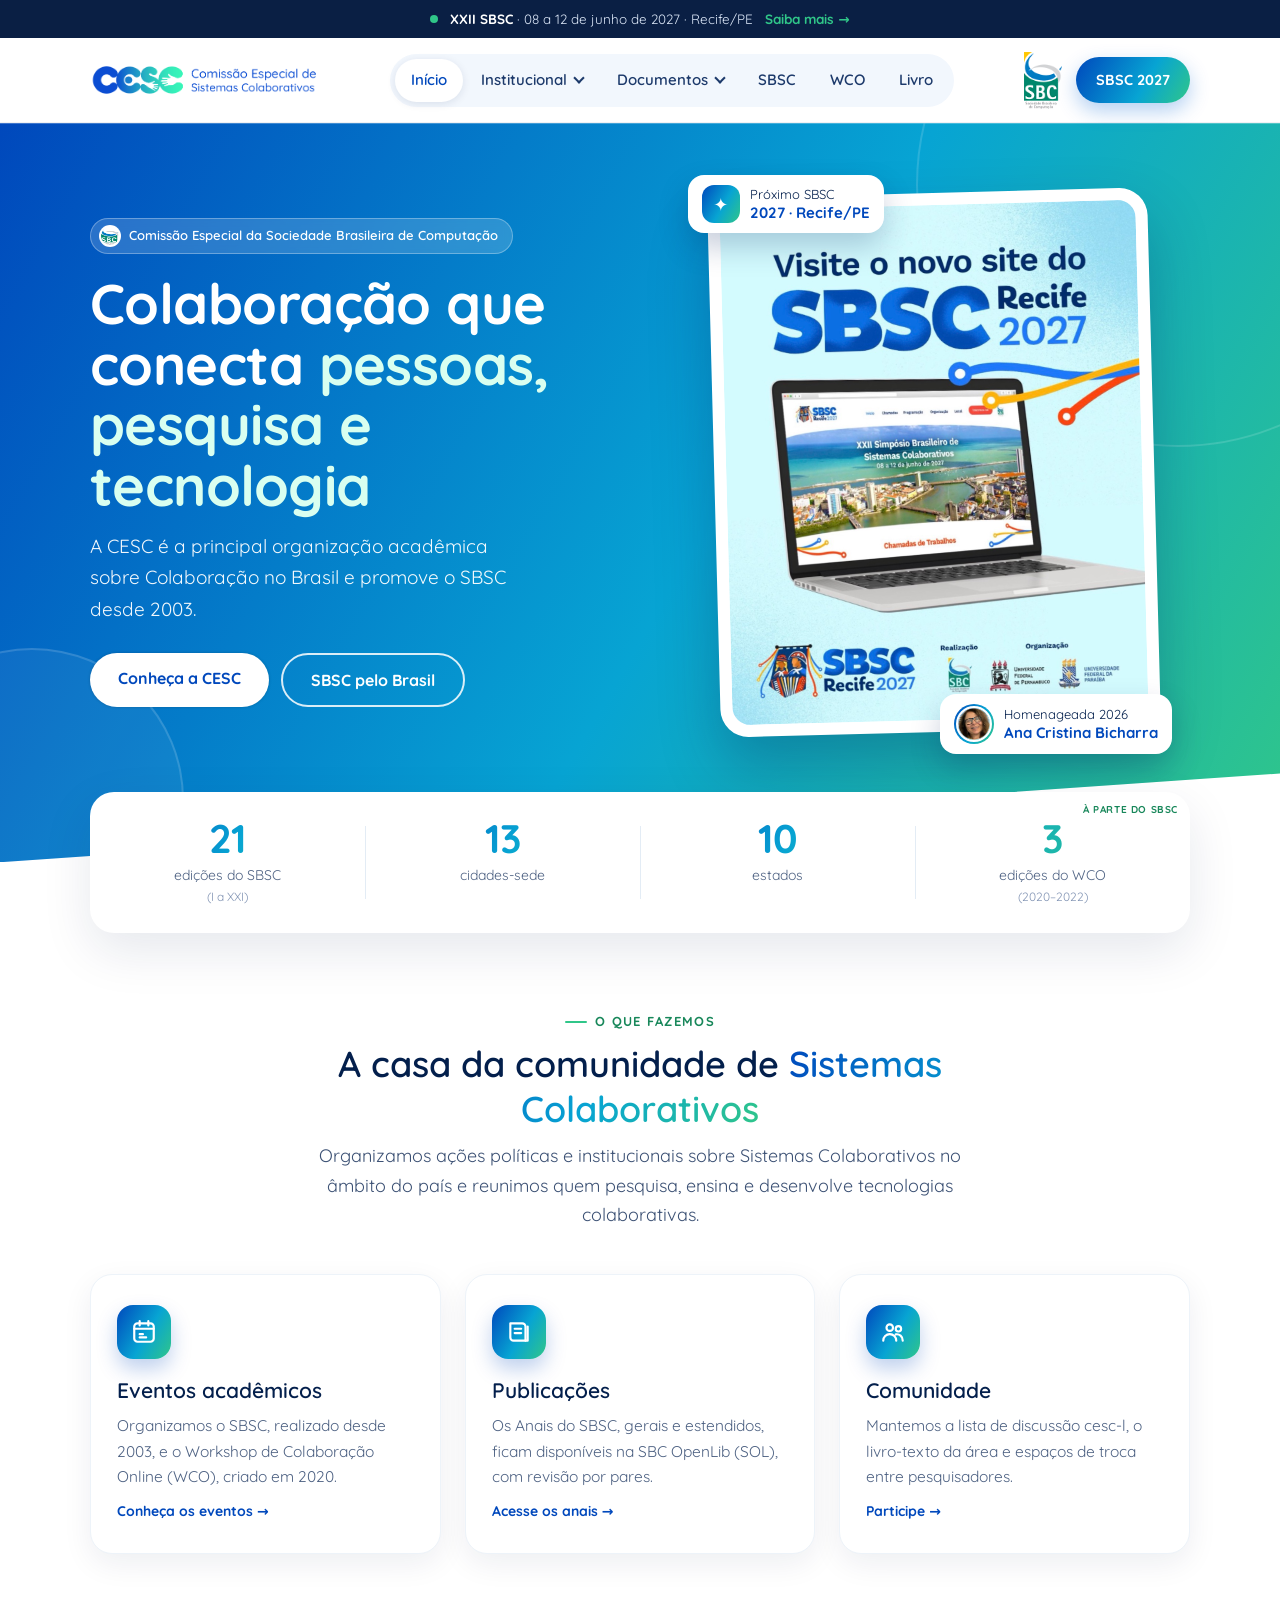
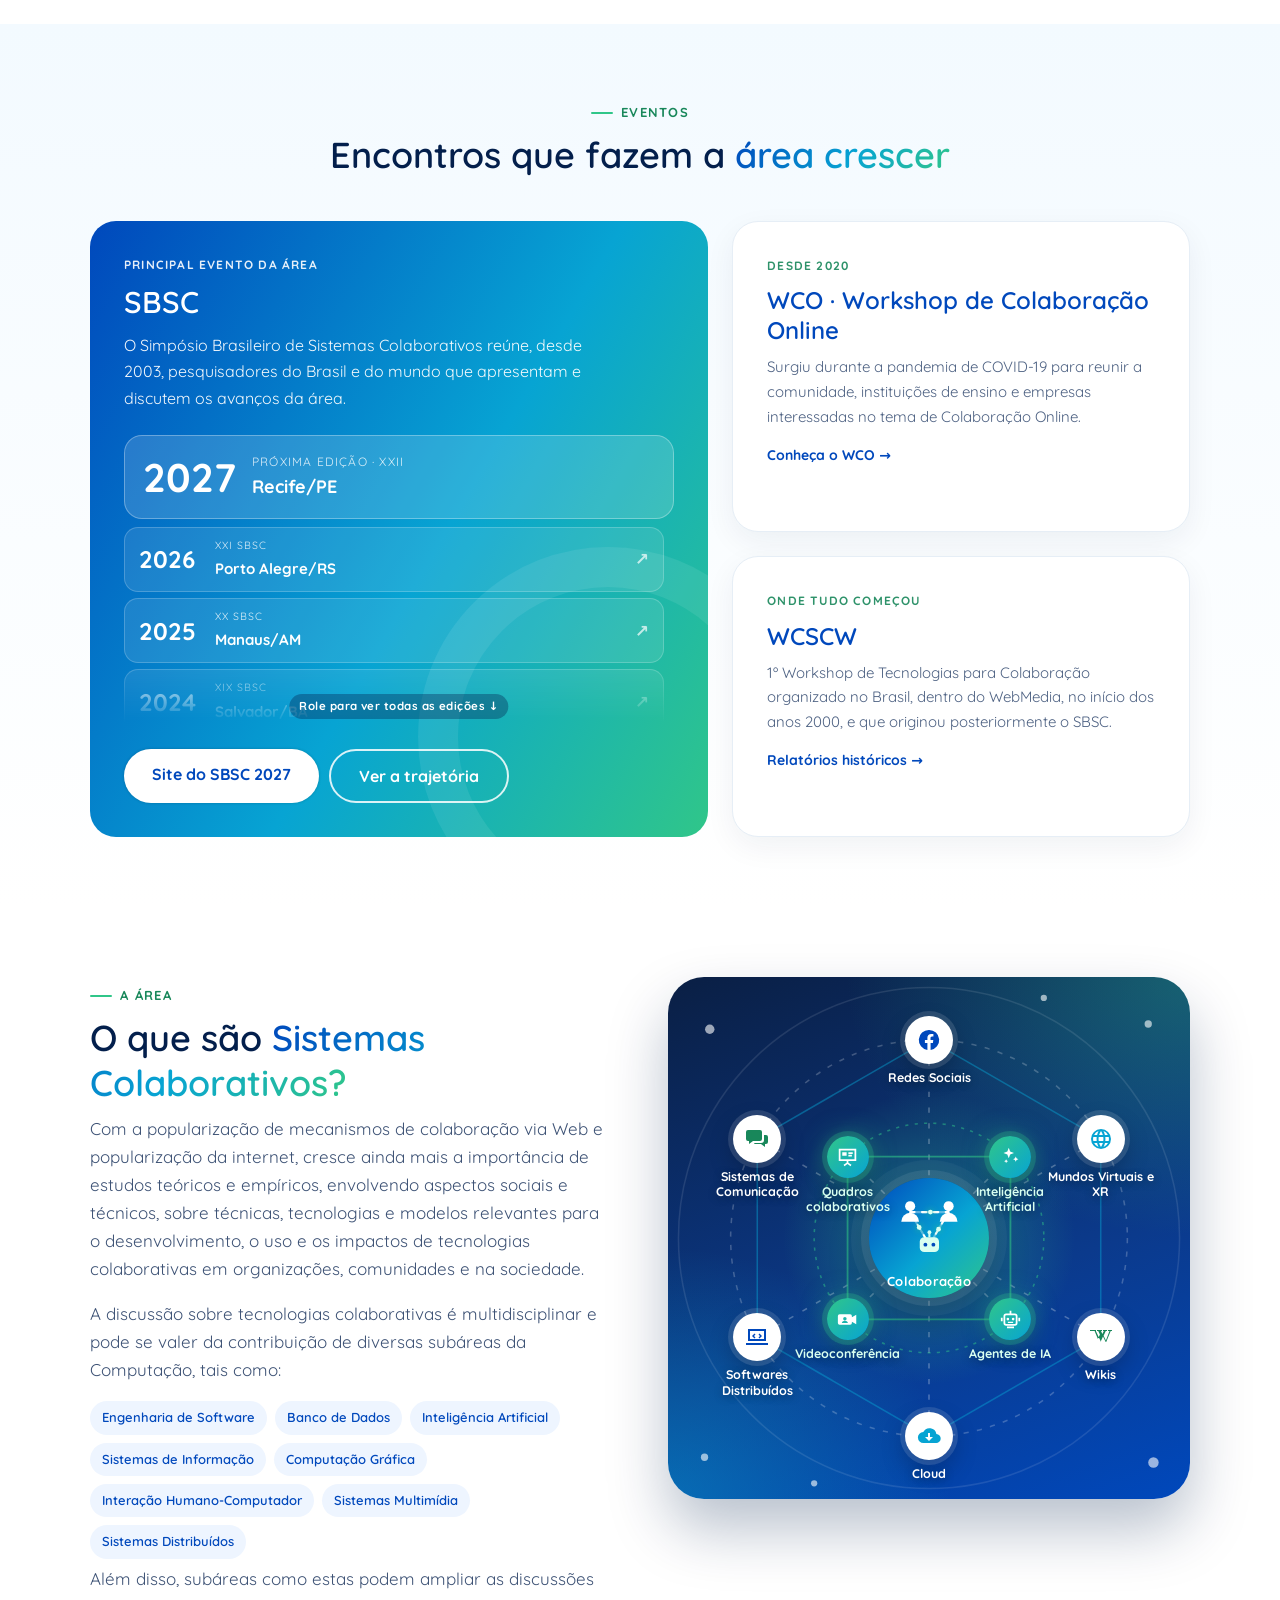
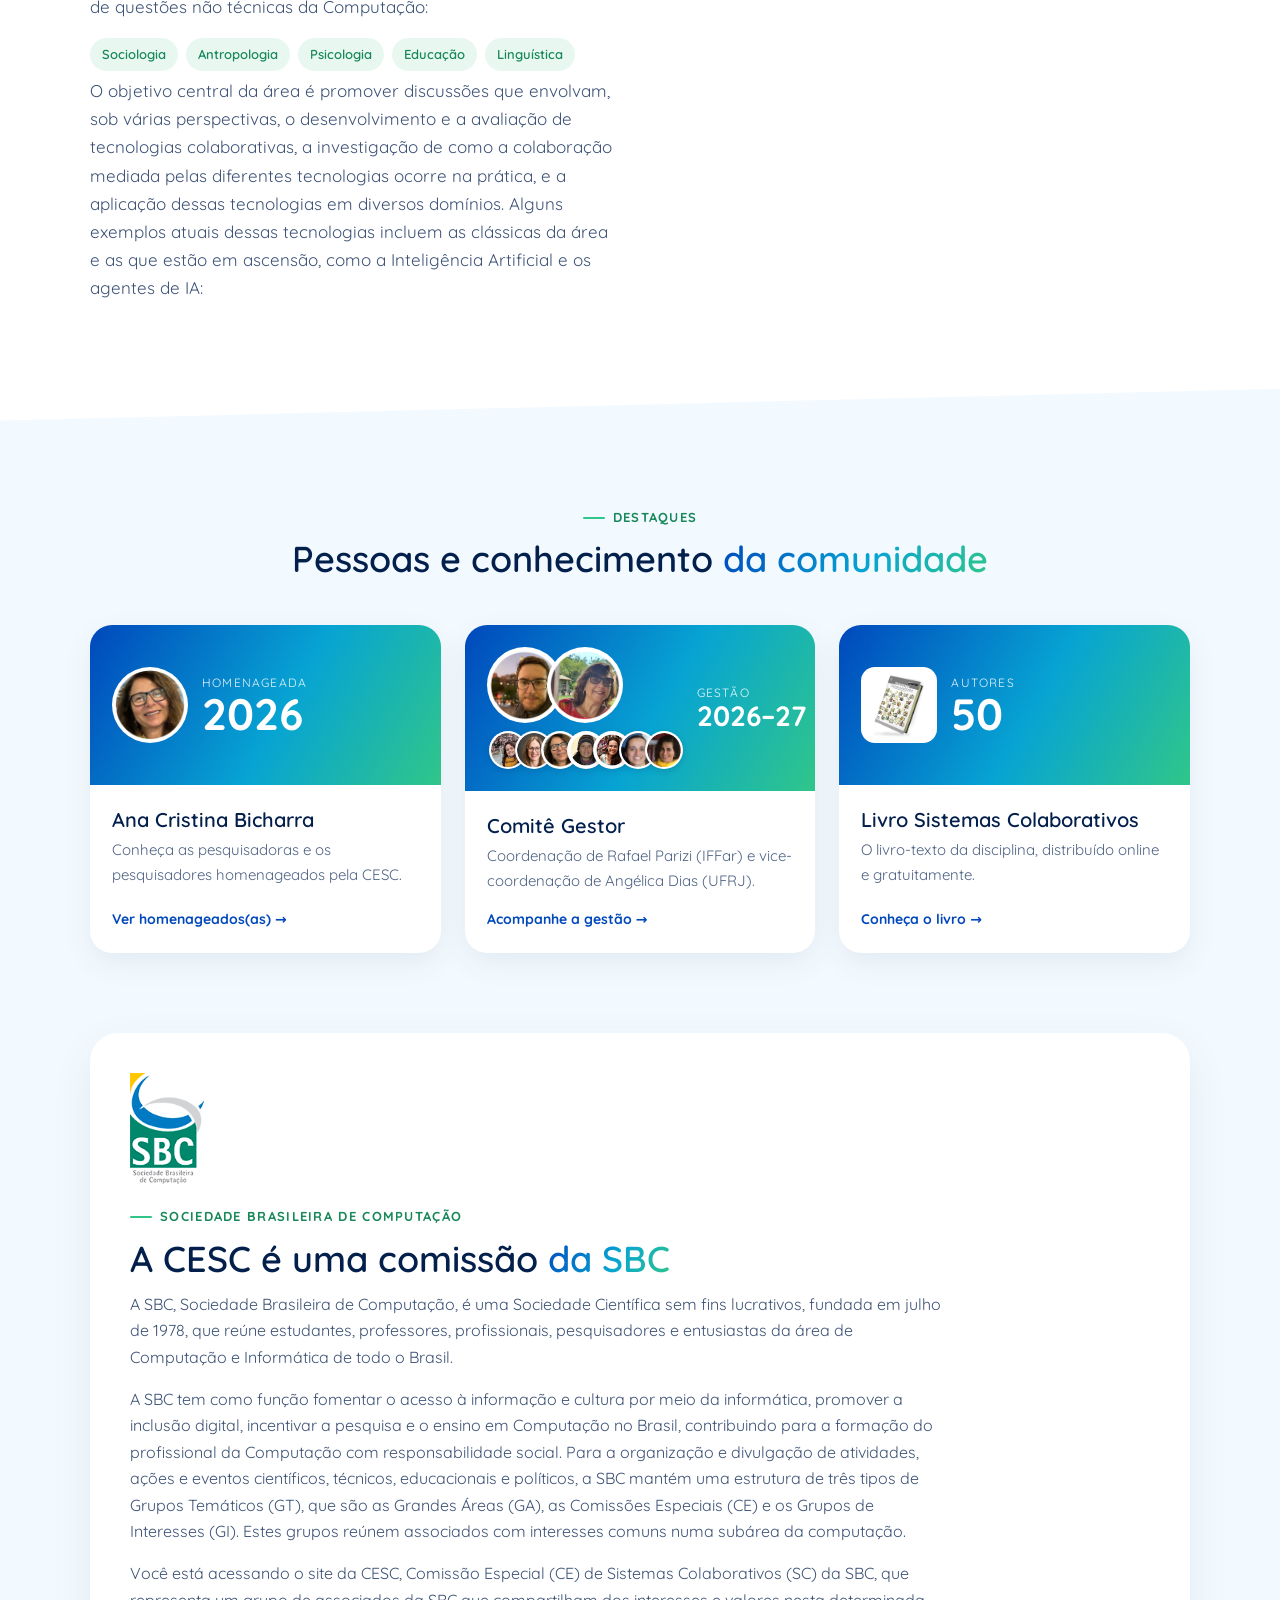
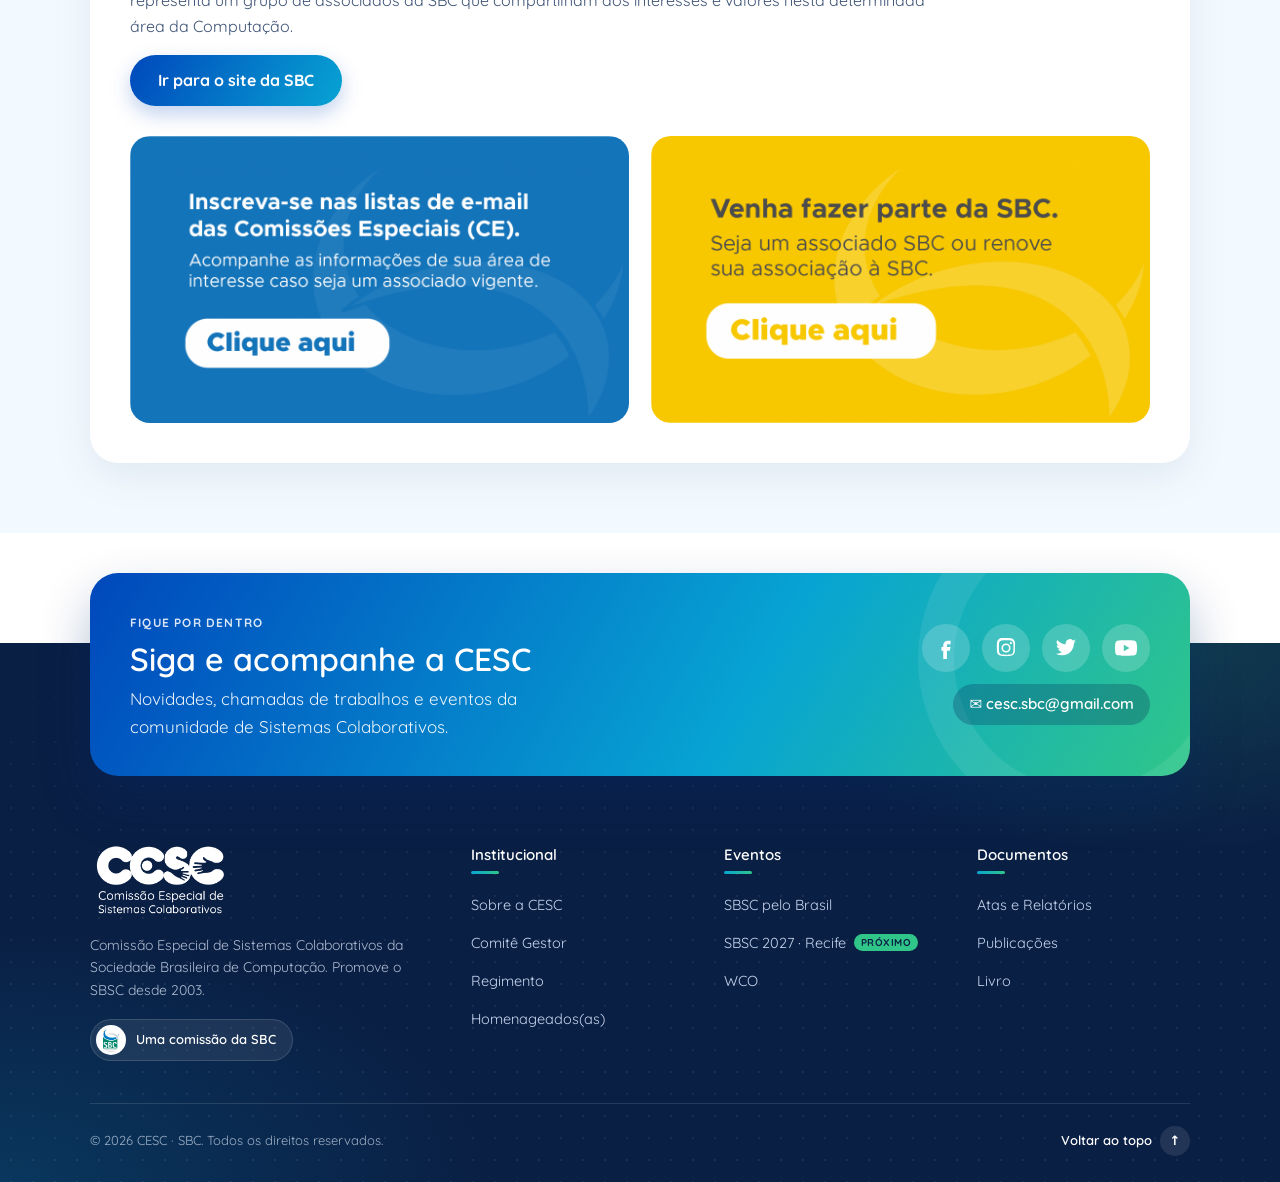
==== commit 17f03f8b: "Comitê: fotos de todos os membros no card da home; remove Ana Carolina Oran Co-Authored-By: Claude O" ====
--- a/index.html
+++ b/index.html
@@ -11,7 +11,7 @@
   <link href="https://fonts.googleapis.com/css2?family=Quicksand:wght@400;500;600;700&display=swap" rel="stylesheet">
   <link rel="stylesheet" href="css/style.css?v=8">
   <link rel="stylesheet" href="css/v2.css?v=4">
-  <link rel="stylesheet" href="css/home-v2.css?v=21">
+  <link rel="stylesheet" href="css/home-v2.css?v=26">
 </head>
 <body class="v2">
   <a class="anuncio2" href="https://sbsc.sbc.org.br/2027/" target="_blank" rel="noopener">
@@ -271,7 +271,7 @@
           </a>
           <a class="destaque revela" href="comite.html">
             <div class="topo-d">
-              <span class="duplas"><span class="anel"><img src="img/ft-12.jpg" alt="Foto de Rafael Parizi"></span><span class="anel"><img src="img/ft-ange.png" alt="Foto de Angélica Dias"></span></span>
+              <span class="equipe"><span class="duplas"><span class="anel"><img src="img/ft-12.jpg" alt="Foto de Rafael Parizi"></span><span class="anel"><img src="img/ft-ange.png" alt="Foto de Angélica Dias"></span></span><span class="miudas" aria-label="Integrantes e membros consultivos do Comitê"><span class="mini" title="Melise Maria Veiga de Paula"><img src="img/melise-paula-3.jpg" alt="Foto de Melise Maria Veiga de Paula" loading="lazy"></span><span class="mini" title="Karina Kohl"><img src="img/karina-lattes.jpg" alt="Foto de Karina Kohl" loading="lazy"></span><span class="mini" title="Ana Cristina Bicharra"><img src="img/ft-07-150x150-1.jpg" alt="Foto de Ana Cristina Bicharra" loading="lazy"></span><span class="mini" title="Adriana Vivacqua"><img src="img/12.png" alt="Foto de Adriana Vivacqua" loading="lazy"></span><span class="mini" title="Juliana França"><img src="img/16.png" alt="Foto de Juliana França" loading="lazy"></span><span class="mini" title="Carla Lima Silva Schuenemann"><img src="img/carlaSilva-lattes.jpg" alt="Foto de Carla Lima Silva Schuenemann" loading="lazy"></span><span class="mini" title="Vaninha Vieira"><img src="img/vaninha-lattes.jpg" alt="Foto de Vaninha Vieira" loading="lazy"></span></span></span>
               <span><small>Gestão</small><span class="grande" style="font-size:30px">2026–27</span></span>
             </div>
             <div class="corpo-d">
--- a/css/home-v2.css
+++ b/css/home-v2.css
@@ -231,7 +231,7 @@
 }
 .destaque:hover { transform: translateY(-5px); box-shadow: 0 22px 44px rgba(3, 31, 76, .12); }
 .destaque .topo-d {
-  background: var(--grad); color: #fff; padding: 22px; display: flex; align-items: center; gap: 14px; min-height: 120px;
+  background: var(--grad); color: #fff; padding: 22px; display: flex; align-items: center; gap: 14px; min-height: 160px;
 }
 .destaque .topo-d .anel { width: 76px; height: 76px; border-radius: 50%; padding: 3px; background: #fff; flex-shrink: 0; }
 .destaque .topo-d .anel img { width: 100%; height: 100%; border-radius: 50%; object-fit: cover; }
@@ -239,6 +239,11 @@
 .destaque .topo-d small { display: block; font-size: 12px; letter-spacing: .1em; text-transform: uppercase; opacity: .9; }
 .destaque .duplas { display: flex; }
 .destaque .duplas .anel + .anel { margin-left: -16px; }
+.destaque .equipe { display: flex; flex-direction: column; align-items: flex-start; gap: 8px; flex-shrink: 0; }
+.destaque .miudas { display: flex; padding-left: 2px; }
+.destaque .miudas .mini { width: 38px; height: 38px; border-radius: 50%; padding: 2px; background: #fff; box-shadow: 0 2px 6px rgba(3, 31, 76, .18); }
+.destaque .miudas .mini + .mini { margin-left: -12px; }
+.destaque .miudas img { width: 100%; height: 100%; border-radius: 50%; object-fit: cover; display: block; }
 .destaque .corpo-d { padding: 22px; display: flex; flex-direction: column; gap: 6px; flex: 1; }
 .destaque h3 { font-size: 20px; margin: 0; color: var(--azul-escuro); }
 .destaque p { color: #4e6283; font-size: 15px; margin: 0; flex: 1; }
@@ -350,3 +355,17 @@
 @media (max-width: 600px) { .h2-hero { padding-bottom: 150px; } }
 /* Título do painel só para leitores de tela (evita sobrepor os nós) */
 .orbita2 .o2-titulo { position: absolute; width: 1px; height: 1px; padding: 0; overflow: hidden; clip: rect(0 0 0 0); white-space: nowrap; border: 0; }
+.destaque .topo-d .grande { white-space: nowrap; }
+.destaque .equipe + span .grande { font-size: 28px !important; }
+@media (max-width: 600px) {
+  .destaque .miudas .mini { width: 32px; height: 32px; }
+  .destaque .miudas .mini + .mini { margin-left: -10px; }
+}
+@media (min-width: 601px) and (max-width: 1150px) {
+  .destaque .miudas .mini { width: 30px; height: 30px; }
+  .destaque .miudas .mini + .mini { margin-left: -10px; }
+  .destaque .equipe + span .grande { font-size: 25px !important; }
+}
+@media (max-width: 600px) {
+  .destaque .miudas .mini { width: 30px; height: 30px; }
+}
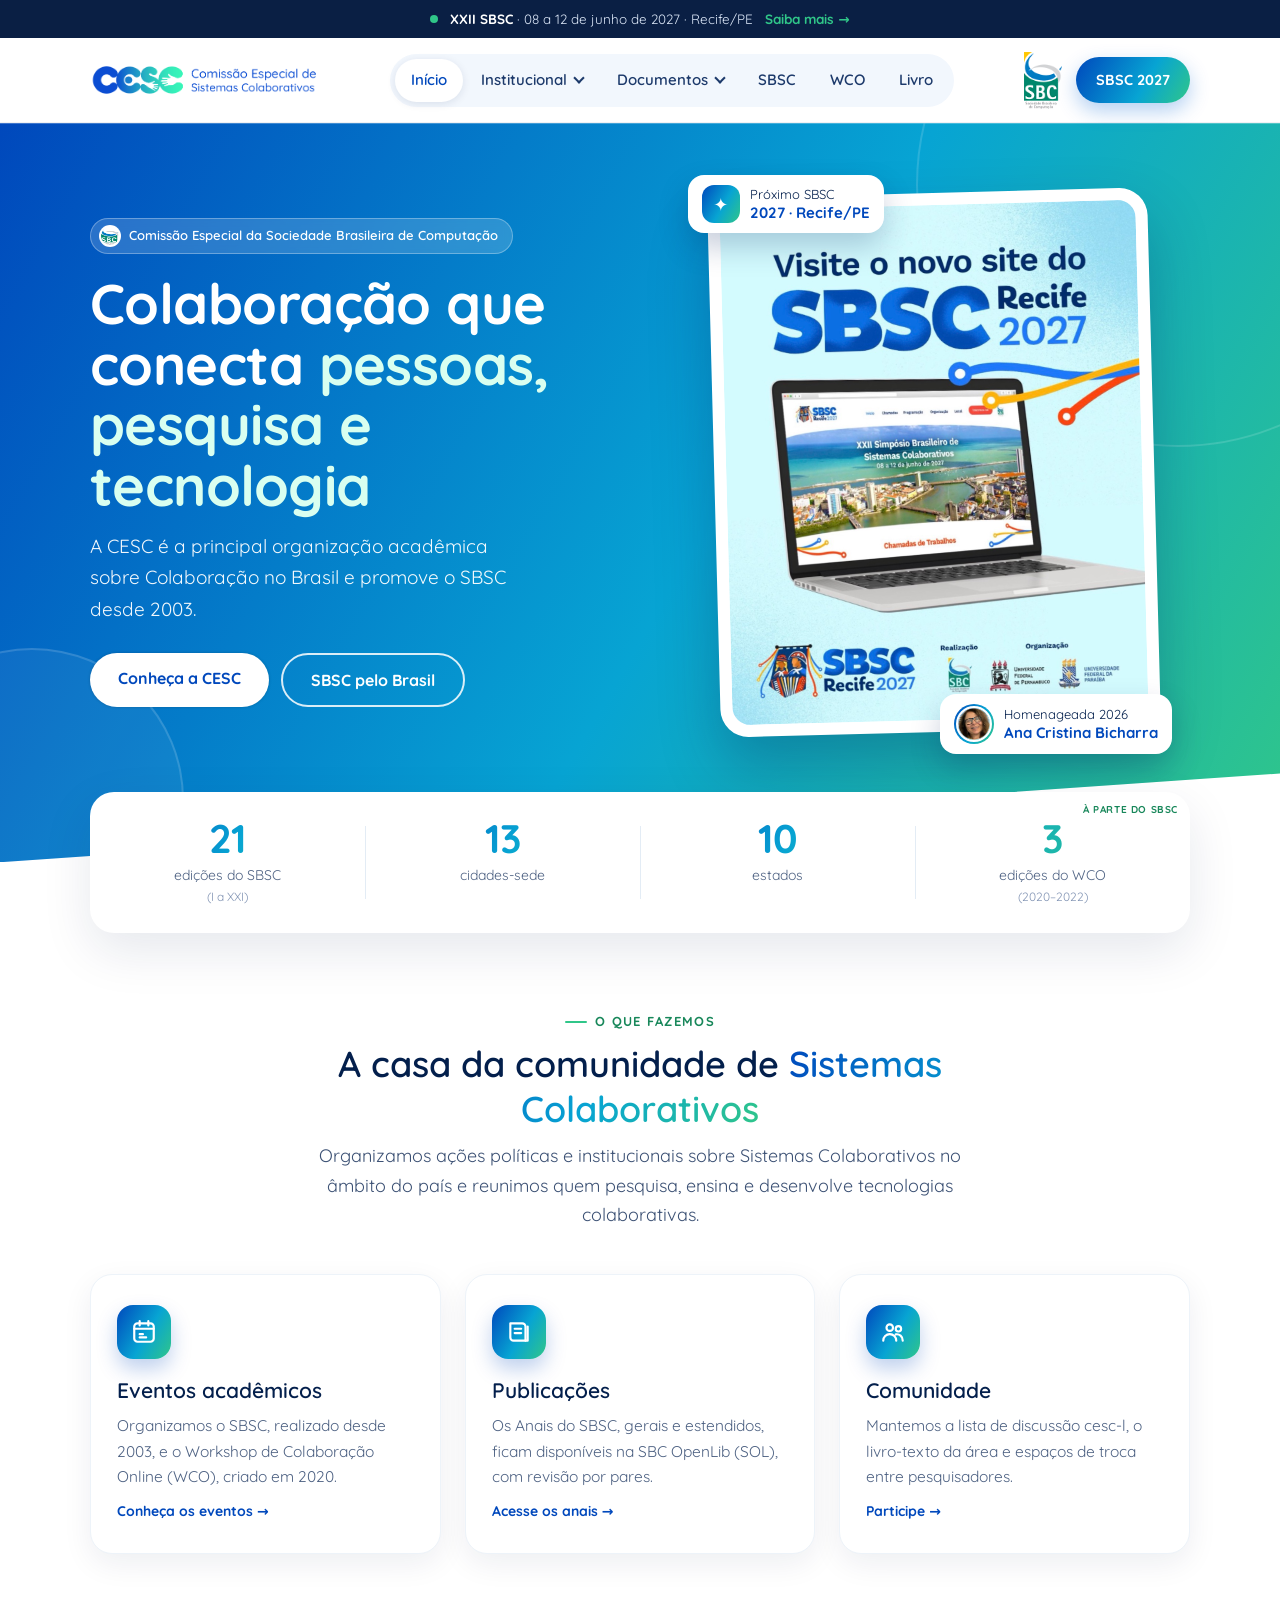
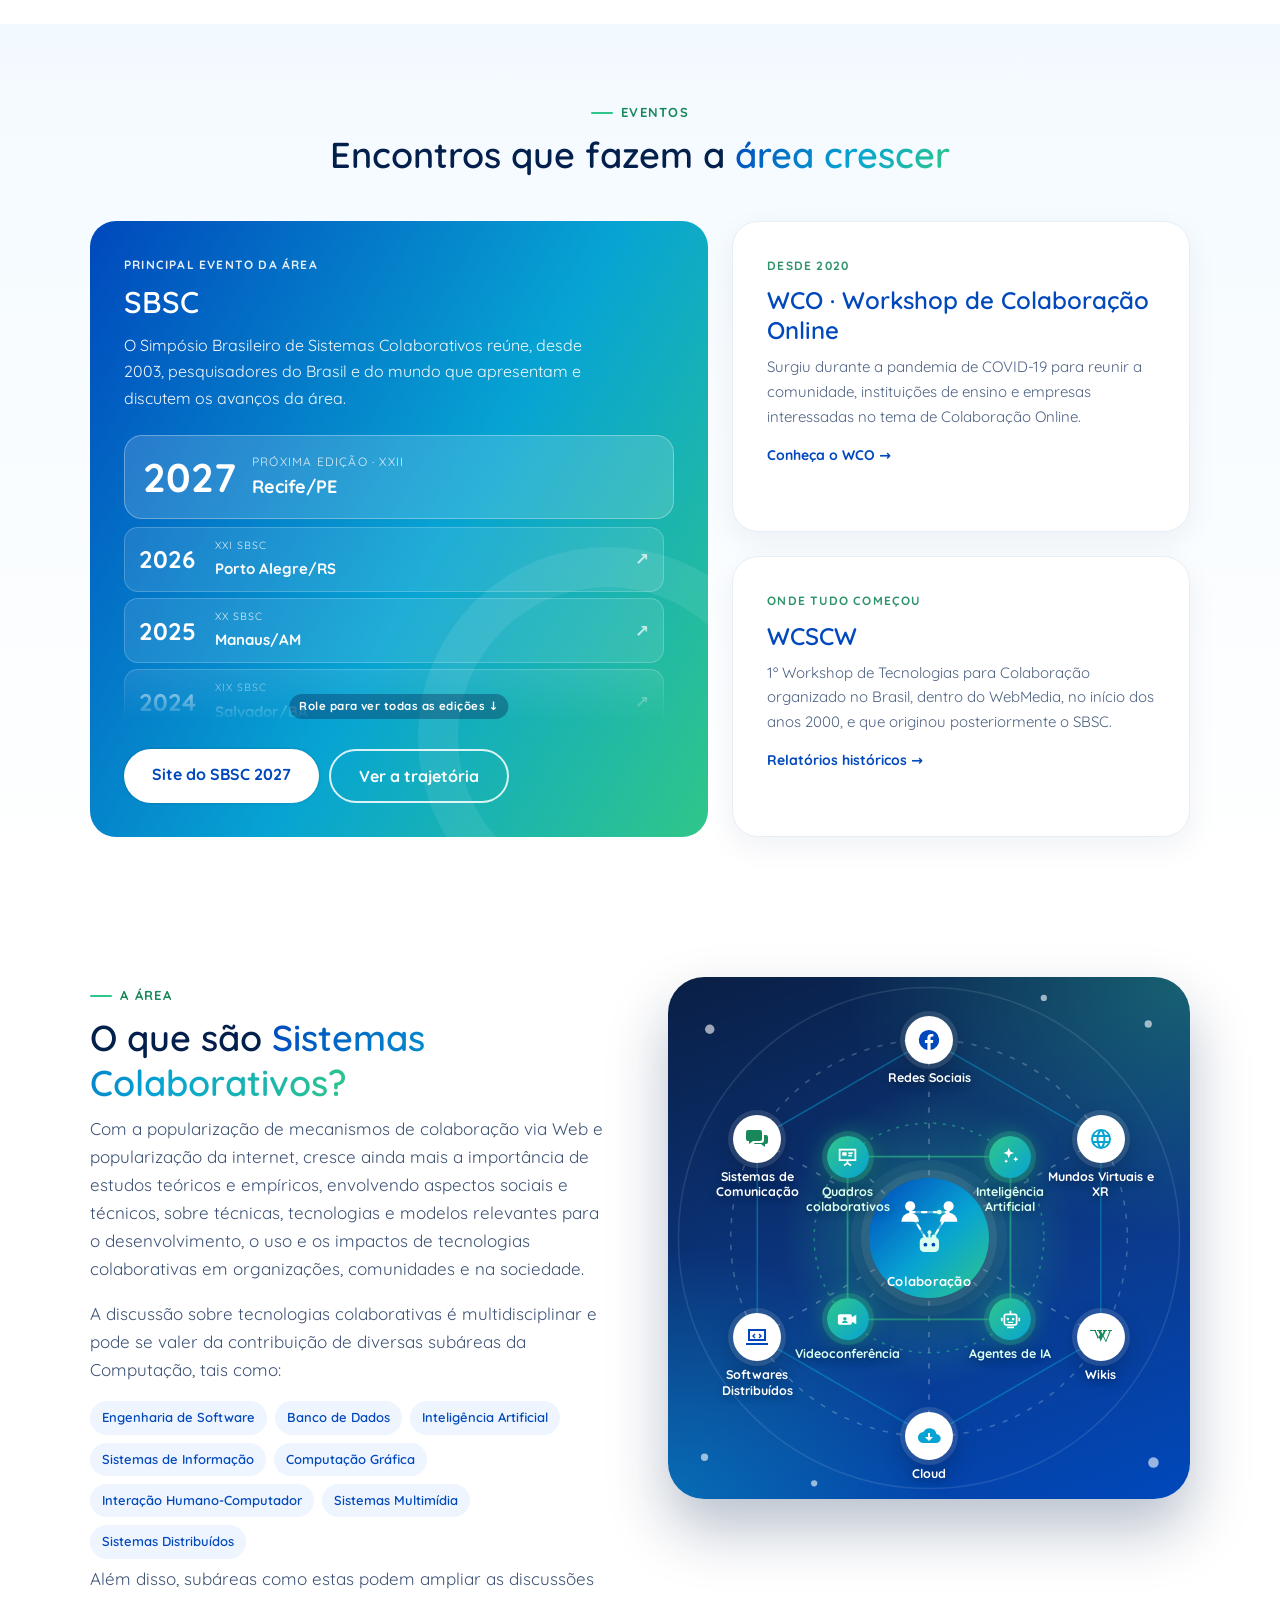
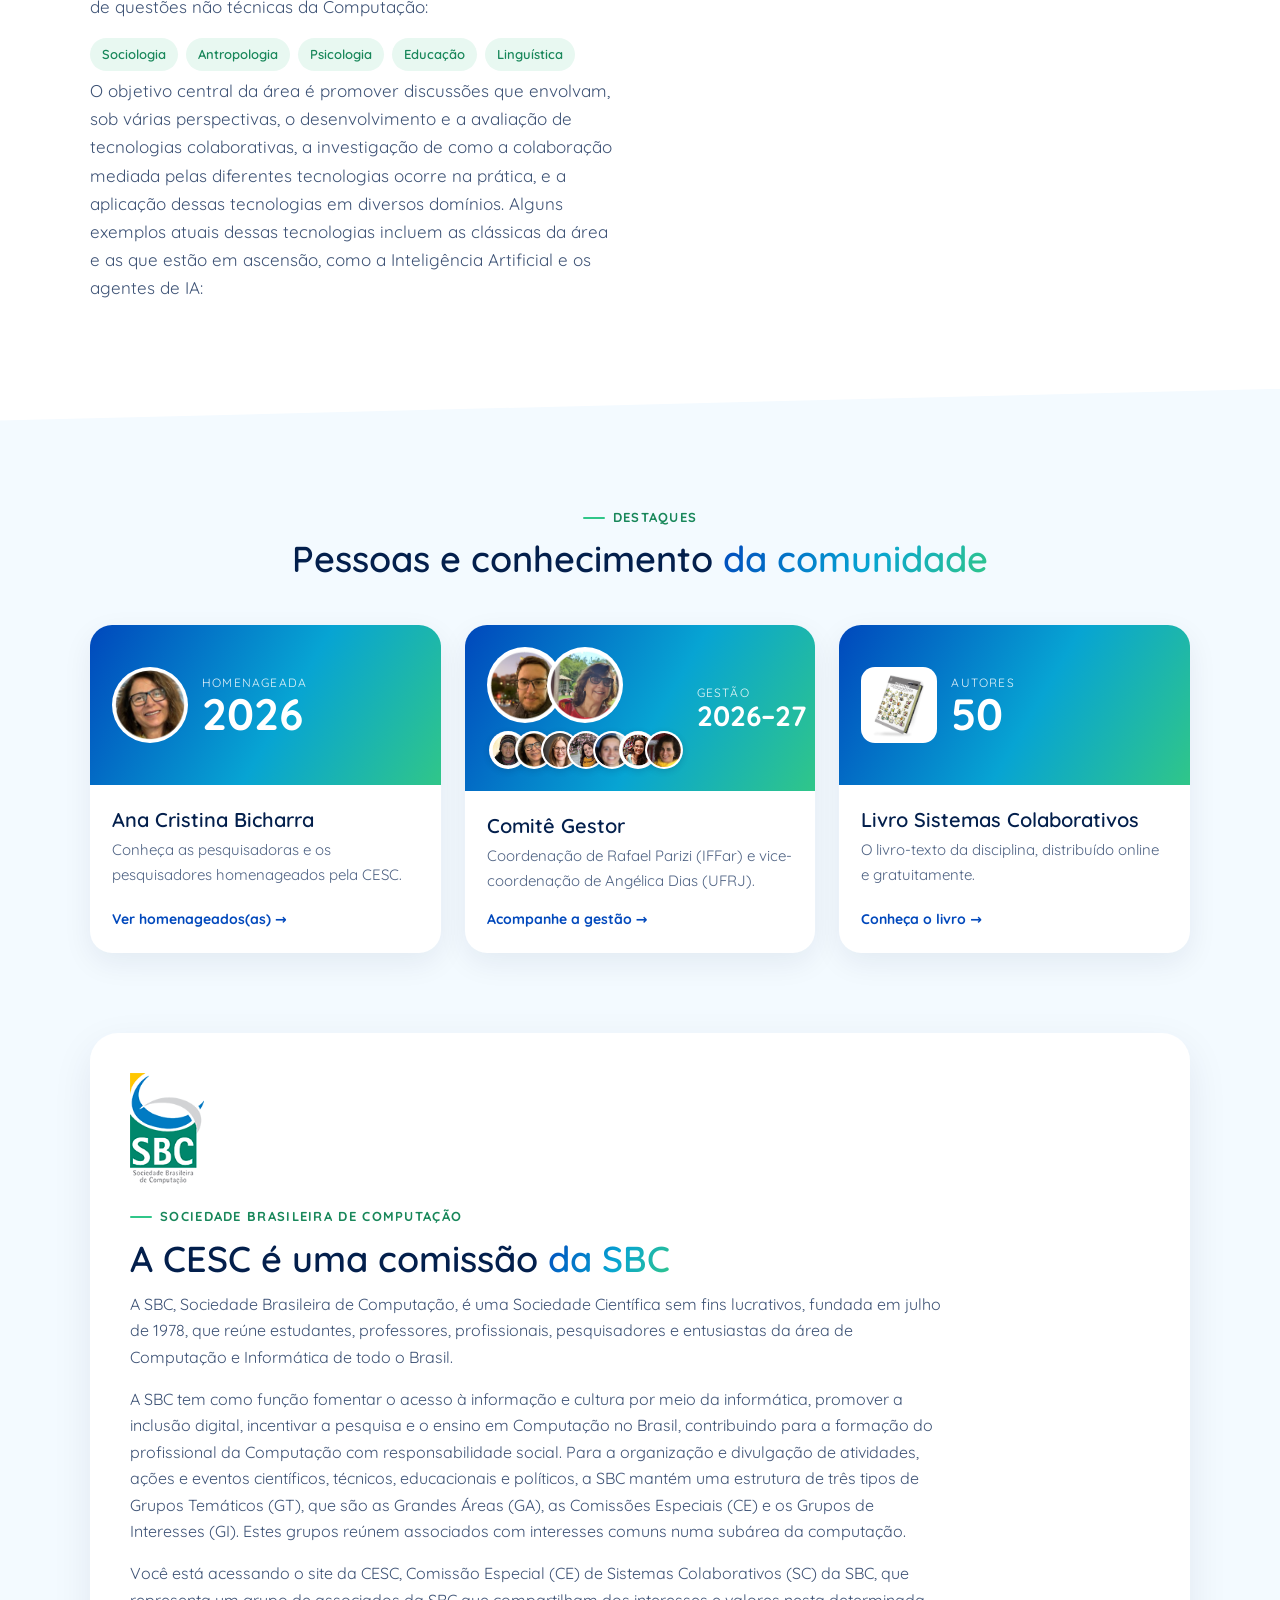
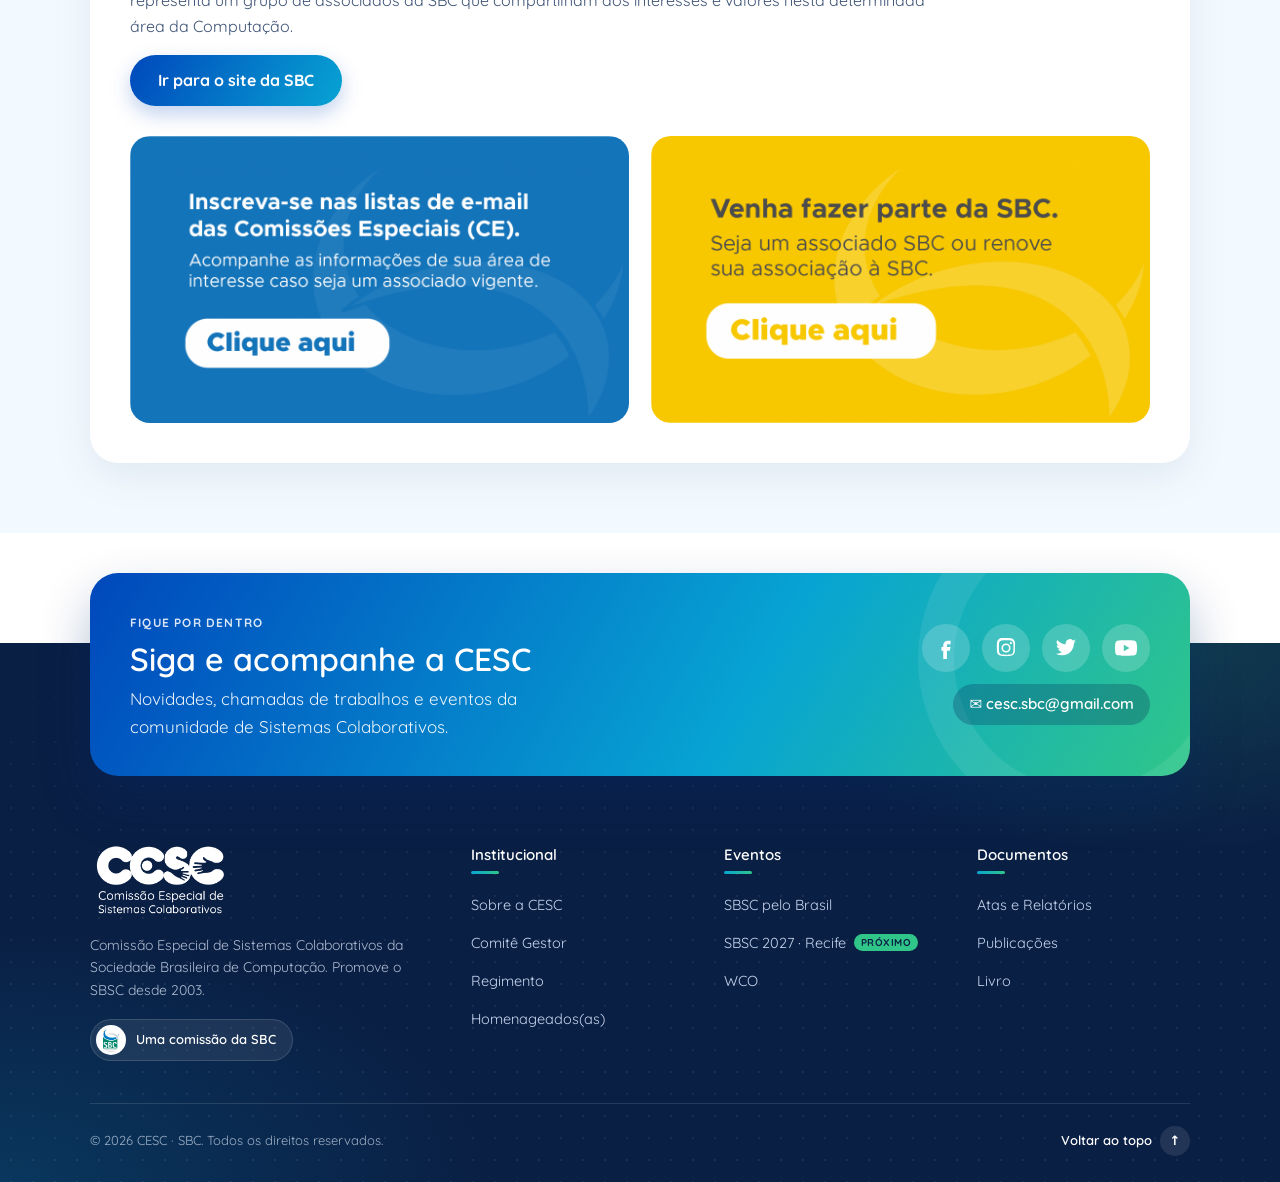
==== commit 215bdf3d: "Comitê: centraliza integrantes e ordena membros em ordem alfabética Co-Authored-By: Claude Opus 5.5 " ====
--- a/index.html
+++ b/index.html
@@ -9,7 +9,7 @@
   <link rel="preconnect" href="https://fonts.googleapis.com">
   <link rel="preconnect" href="https://fonts.gstatic.com" crossorigin>
   <link href="https://fonts.googleapis.com/css2?family=Quicksand:wght@400;500;600;700&display=swap" rel="stylesheet">
-  <link rel="stylesheet" href="css/style.css?v=8">
+  <link rel="stylesheet" href="css/style.css?v=10">
   <link rel="stylesheet" href="css/v2.css?v=4">
   <link rel="stylesheet" href="css/home-v2.css?v=26">
 </head>
@@ -271,7 +271,7 @@
           </a>
           <a class="destaque revela" href="comite.html">
             <div class="topo-d">
-              <span class="equipe"><span class="duplas"><span class="anel"><img src="img/ft-12.jpg" alt="Foto de Rafael Parizi"></span><span class="anel"><img src="img/ft-ange.png" alt="Foto de Angélica Dias"></span></span><span class="miudas" aria-label="Integrantes e membros consultivos do Comitê"><span class="mini" title="Melise Maria Veiga de Paula"><img src="img/melise-paula-3.jpg" alt="Foto de Melise Maria Veiga de Paula" loading="lazy"></span><span class="mini" title="Karina Kohl"><img src="img/karina-lattes.jpg" alt="Foto de Karina Kohl" loading="lazy"></span><span class="mini" title="Ana Cristina Bicharra"><img src="img/ft-07-150x150-1.jpg" alt="Foto de Ana Cristina Bicharra" loading="lazy"></span><span class="mini" title="Adriana Vivacqua"><img src="img/12.png" alt="Foto de Adriana Vivacqua" loading="lazy"></span><span class="mini" title="Juliana França"><img src="img/16.png" alt="Foto de Juliana França" loading="lazy"></span><span class="mini" title="Carla Lima Silva Schuenemann"><img src="img/carlaSilva-lattes.jpg" alt="Foto de Carla Lima Silva Schuenemann" loading="lazy"></span><span class="mini" title="Vaninha Vieira"><img src="img/vaninha-lattes.jpg" alt="Foto de Vaninha Vieira" loading="lazy"></span></span></span>
+              <span class="equipe"><span class="duplas"><span class="anel"><img src="img/ft-12.jpg" alt="Foto de Rafael Parizi"></span><span class="anel"><img src="img/ft-ange.png" alt="Foto de Angélica Dias"></span></span><span class="miudas" aria-label="Integrantes e membros consultivos do Comitê"><span class="mini" title="Adriana Vivacqua"><img src="img/12.png" alt="Foto de Adriana Vivacqua" loading="lazy"></span><span class="mini" title="Ana Cristina Bicharra"><img src="img/ft-07-150x150-1.jpg" alt="Foto de Ana Cristina Bicharra" loading="lazy"></span><span class="mini" title="Karina Kohl"><img src="img/karina-lattes.jpg" alt="Foto de Karina Kohl" loading="lazy"></span><span class="mini" title="Melise Maria Veiga de Paula"><img src="img/melise-paula-3.jpg" alt="Foto de Melise Maria Veiga de Paula" loading="lazy"></span><span class="mini" title="Carla Lima Silva Schuenemann"><img src="img/carlaSilva-lattes.jpg" alt="Foto de Carla Lima Silva Schuenemann" loading="lazy"></span><span class="mini" title="Juliana França"><img src="img/16.png" alt="Foto de Juliana França" loading="lazy"></span><span class="mini" title="Vaninha Vieira"><img src="img/vaninha-lattes.jpg" alt="Foto de Vaninha Vieira" loading="lazy"></span></span></span>
               <span><small>Gestão</small><span class="grande" style="font-size:30px">2026–27</span></span>
             </div>
             <div class="corpo-d">
--- a/css/style.css
+++ b/css/style.css
@@ -500,6 +500,7 @@
   display: grid; grid-template-columns: repeat(auto-fill, minmax(190px, 1fr)); gap: 18px;
   max-width: 1040px; margin: 0 auto; padding: 0; list-style: none;
 }
+.membros-grid:not(.tres) { grid-template-columns: repeat(4, minmax(0, 1fr)); max-width: 1018px; }
 .membros-grid.tres { grid-template-columns: repeat(3, minmax(0, 1fr)); max-width: 760px; }
 .membro-card {
   position: relative; background: #fff; border-radius: 18px; text-align: center;
@@ -528,6 +529,7 @@
 @media (max-width: 860px) {
   .coordenacao { grid-template-columns: 1fr; max-width: 520px; }
   .membros-grid.tres { grid-template-columns: repeat(auto-fill, minmax(190px, 1fr)); }
+  .membros-grid:not(.tres) { grid-template-columns: repeat(2, minmax(0, 1fr)); max-width: 540px; }
 }
 @media (max-width: 480px) {
   .gestao-cabec h2 { font-size: 26px; }
